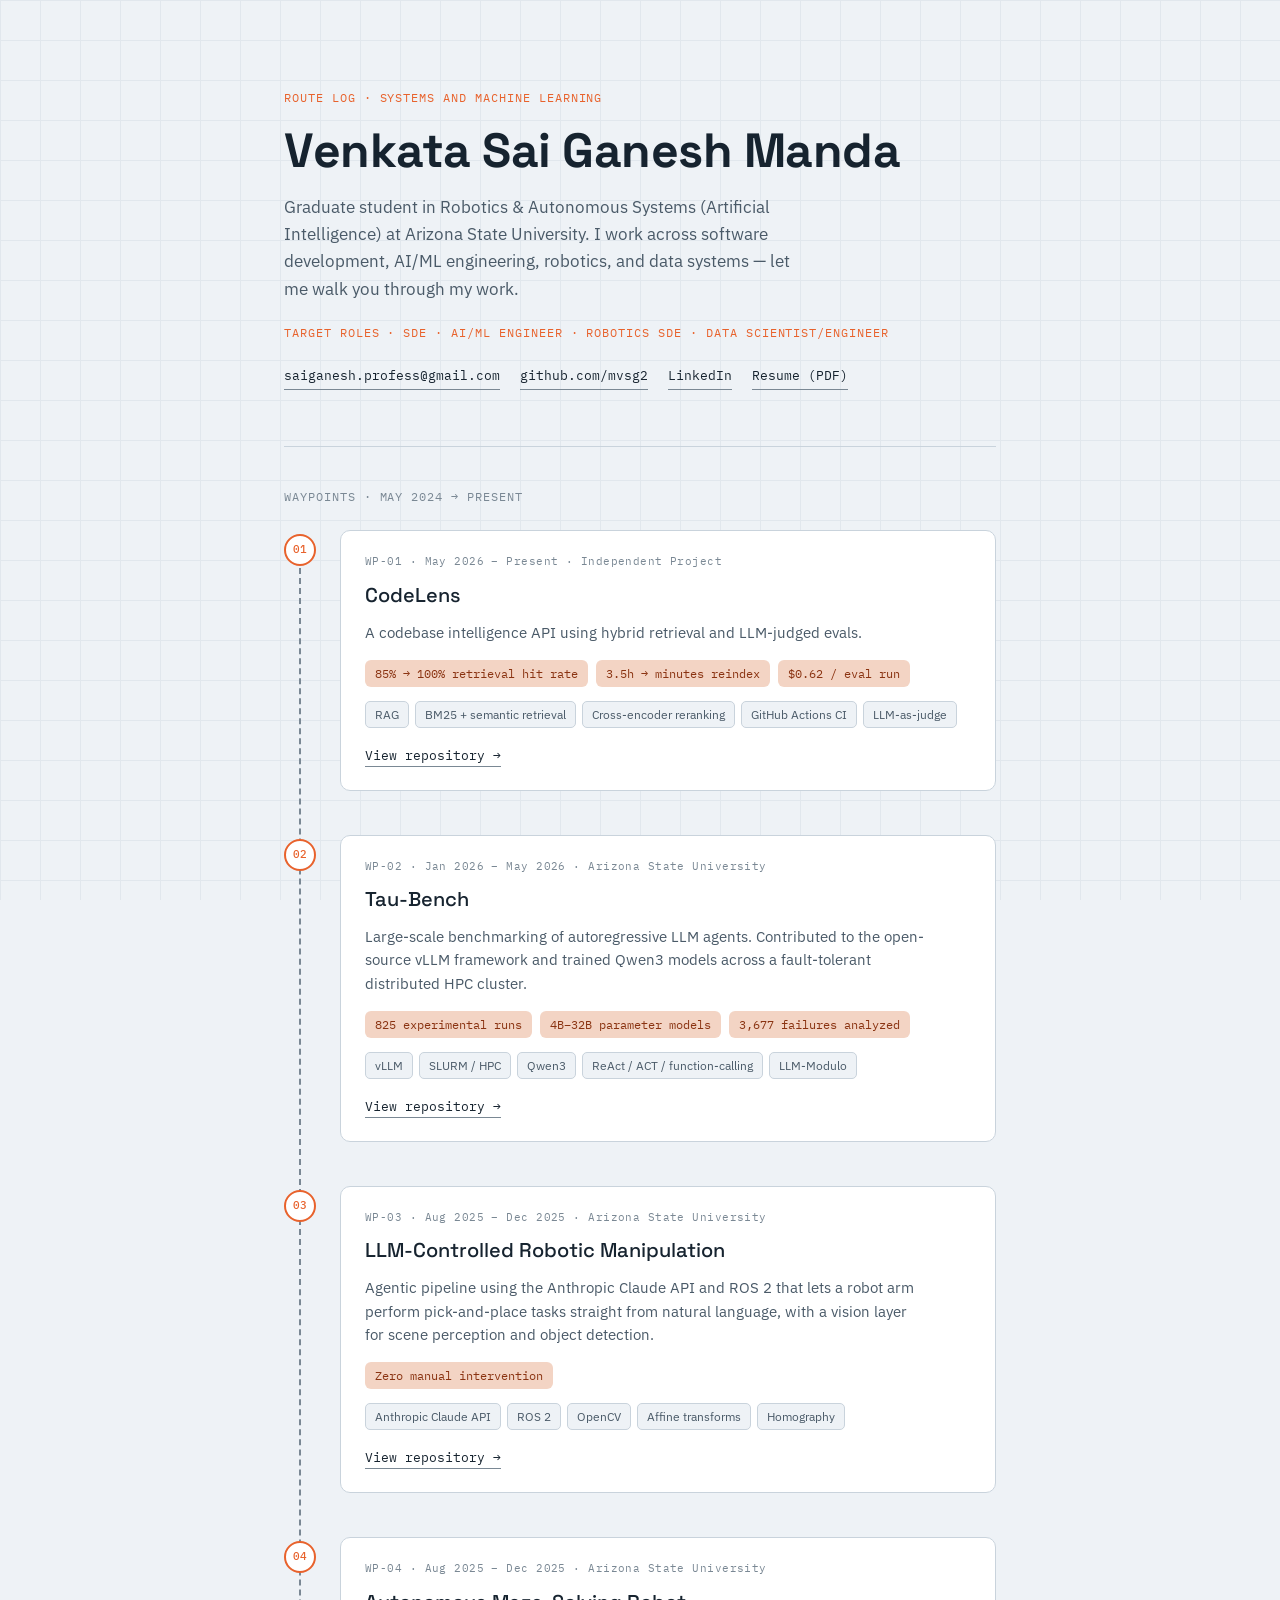
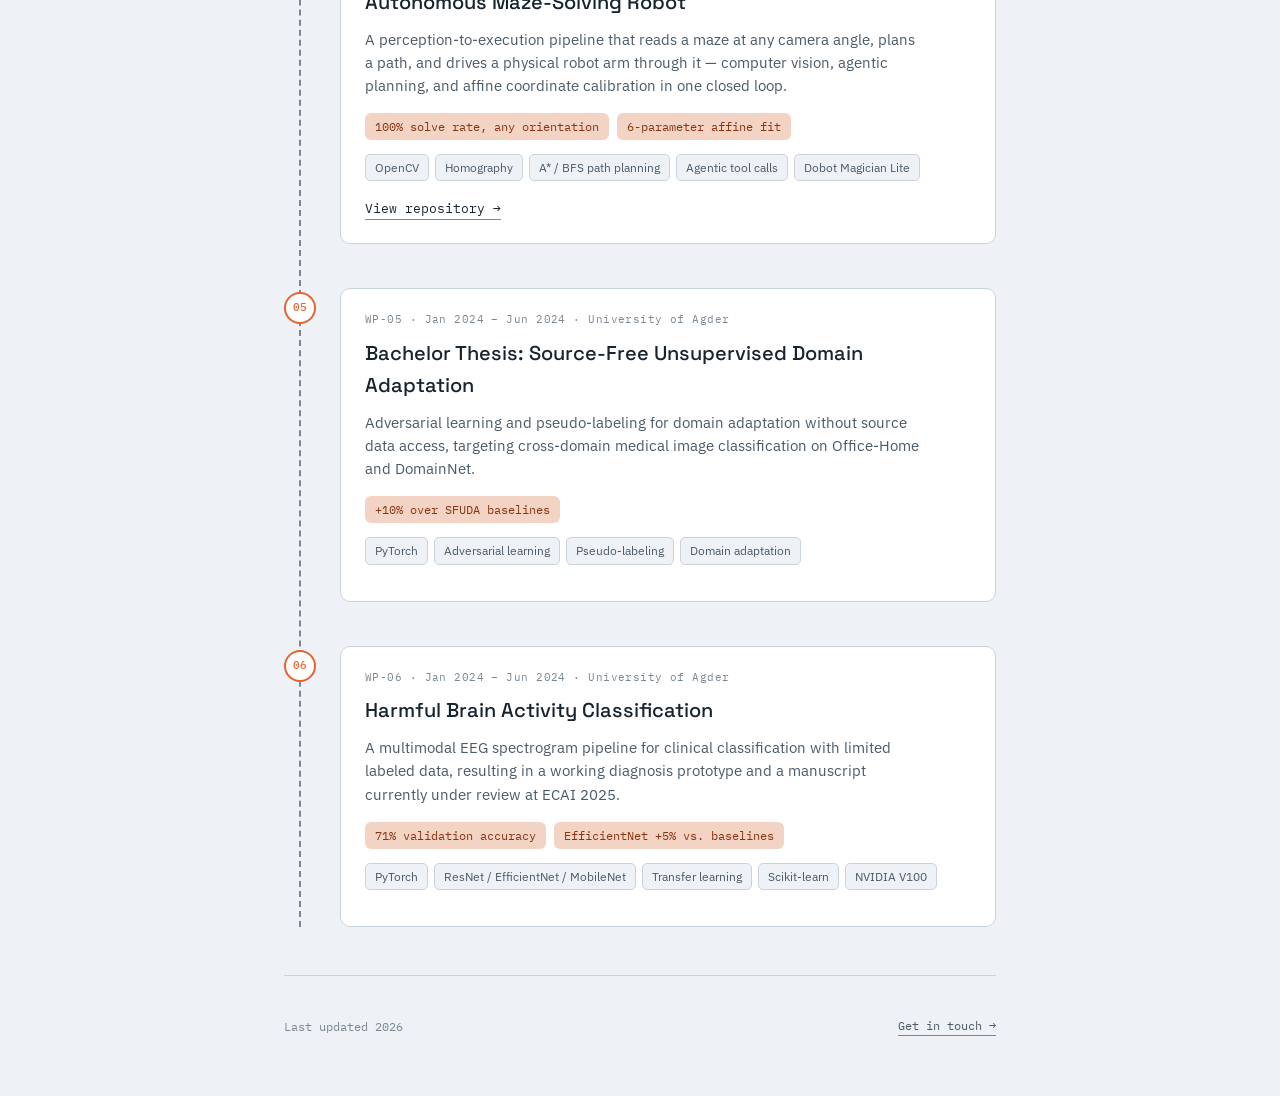
==== index.html @ fc70e8b9 "update portfolio content" ====
<!DOCTYPE html>
<html lang="en">
<head>
<meta charset="UTF-8">
<meta name="viewport" content="width=device-width, initial-scale=1.0">
<title>Venkata Sai Ganesh Manda — Portfolio</title>
<link rel="preconnect" href="https://fonts.googleapis.com">
<link rel="preconnect" href="https://fonts.gstatic.com" crossorigin>
<link href="https://fonts.googleapis.com/css2?family=Space+Grotesk:wght@400;500;700&family=IBM+Plex+Sans:wght@400;500;600&family=IBM+Plex+Mono:wght@400;500&display=swap" rel="stylesheet">
<style>
  :root {
    --bg: #EEF2F6;
    --surface: #FFFFFF;
    --line: #C9D3DC;
    --navy: #16232F;
    --slate: #4A5A68;
    --slate-light: #7A8894;
    --orange: #E8622C;
    --orange-dim: #F3D4C4;
  }
  * { box-sizing: border-box; margin: 0; padding: 0; }
  html { scroll-behavior: smooth; }
  body {
    background: var(--bg);
    color: var(--navy);
    font-family: 'IBM Plex Sans', sans-serif;
    line-height: 1.6;
    -webkit-font-smoothing: antialiased;
  }
  .wrap { max-width: 760px; margin: 0 auto; padding: 0 24px; }

  /* Grid backdrop */
  .grid-bg {
    position: fixed; inset: 0; z-index: -1;
    background-image:
      linear-gradient(var(--line) 1px, transparent 1px),
      linear-gradient(90deg, var(--line) 1px, transparent 1px);
    background-size: 40px 40px;
    opacity: 0.35;
  }

  /* Hero */
  header {
    padding: 88px 0 56px;
    border-bottom: 1px solid var(--line);
  }
  .eyebrow {
    font-family: 'IBM Plex Mono', monospace;
    font-size: 12px;
    letter-spacing: 0.08em;
    color: var(--orange);
    text-transform: uppercase;
    margin-bottom: 18px;
  }
  h1 {
    font-family: 'Space Grotesk', sans-serif;
    font-weight: 700;
    font-size: clamp(32px, 6vw, 48px);
    line-height: 1.1;
    letter-spacing: -0.01em;
    margin-bottom: 16px;
  }
  .subhead {
    font-size: 17px;
    color: var(--slate);
    max-width: 520px;
    margin-bottom: 28px;
  }
  .hero-links {
    display: flex;
    gap: 20px;
    flex-wrap: wrap;
    font-family: 'IBM Plex Mono', monospace;
    font-size: 13px;
  }
  .hero-links a {
    color: var(--navy);
    text-decoration: none;
    border-bottom: 1px solid var(--slate-light);
    padding-bottom: 2px;
    transition: border-color 0.15s, color 0.15s;
  }
  .hero-links a:hover { color: var(--orange); border-color: var(--orange); }

  /* Section label */
  .section-label {
    font-family: 'IBM Plex Mono', monospace;
    font-size: 12px;
    letter-spacing: 0.08em;
    text-transform: uppercase;
    color: var(--slate-light);
    padding: 40px 0 24px;
  }

  /* Waypoint route */
  .route {
    position: relative;
    padding-left: 56px;
  }
  .route::before {
    content: "";
    position: absolute;
    left: 15px;
    top: 8px;
    bottom: 8px;
    width: 0;
    border-left: 2px dashed var(--slate-light);
  }
  .waypoint {
    position: relative;
    padding-bottom: 44px;
  }
  .waypoint:last-child { padding-bottom: 8px; }
  .wp-marker {
    position: absolute;
    left: -56px;
    top: 4px;
    width: 32px;
    height: 32px;
    border-radius: 50%;
    background: var(--surface);
    border: 2px solid var(--orange);
    display: flex;
    align-items: center;
    justify-content: center;
    font-family: 'IBM Plex Mono', monospace;
    font-size: 11px;
    font-weight: 500;
    color: var(--orange);
  }
  .wp-card {
    background: var(--surface);
    border: 1px solid var(--line);
    border-radius: 10px;
    padding: 22px 24px;
  }
  .wp-coord {
    font-family: 'IBM Plex Mono', monospace;
    font-size: 11px;
    color: var(--slate-light);
    letter-spacing: 0.04em;
    margin-bottom: 8px;
  }
  .wp-title {
    font-family: 'Space Grotesk', sans-serif;
    font-weight: 500;
    font-size: 20px;
    margin-bottom: 4px;
  }
  .wp-title a { color: var(--navy); text-decoration: none; }
  .wp-title a:hover { color: var(--orange); }
  .wp-desc {
    color: var(--slate);
    font-size: 14.5px;
    margin: 10px 0 16px;
    max-width: 560px;
  }
  .wp-metrics {
    display: flex;
    flex-wrap: wrap;
    gap: 8px;
    margin-bottom: 14px;
  }
  .metric-chip {
    font-family: 'IBM Plex Mono', monospace;
    font-size: 12px;
    background: var(--orange-dim);
    color: #8A3311;
    padding: 4px 10px;
    border-radius: 6px;
    white-space: nowrap;
  }
  .wp-stack {
    display: flex;
    flex-wrap: wrap;
    gap: 6px;
    margin-bottom: 14px;
  }
  .stack-tag {
    font-size: 12px;
    color: var(--slate);
    background: var(--bg);
    border: 1px solid var(--line);
    padding: 3px 9px;
    border-radius: 5px;
  }
  .wp-link {
    display: inline-flex;
    align-items: center;
    gap: 6px;
    font-family: 'IBM Plex Mono', monospace;
    font-size: 12.5px;
    color: var(--navy);
    text-decoration: none;
    border-bottom: 1px solid var(--slate-light);
    padding-bottom: 1px;
  }
  .wp-link:hover { color: var(--orange); border-color: var(--orange); }

  /* Footer */
  footer {
    border-top: 1px solid var(--line);
    padding: 40px 0 60px;
    margin-top: 40px;
    display: flex;
    justify-content: space-between;
    align-items: center;
    flex-wrap: wrap;
    gap: 12px;
  }
  footer p {
    font-family: 'IBM Plex Mono', monospace;
    font-size: 12px;
    color: var(--slate-light);
  }
  footer a {
    color: var(--slate);
    text-decoration: none;
    font-family: 'IBM Plex Mono', monospace;
    font-size: 12px;
    border-bottom: 1px solid var(--slate-light);
  }
  footer a:hover { color: var(--orange); border-color: var(--orange); }

  @media (max-width: 560px) {
    .route { padding-left: 44px; }
    .route::before { left: 11px; }
    .wp-marker { left: -44px; width: 28px; height: 28px; font-size: 10px; }
    header { padding: 56px 0 40px; }
  }
</style>
</head>
<body>

<div class="grid-bg"></div>

<div class="wrap">

  <header>
    <div class="eyebrow">Route log &middot; systems and machine learning</div>
    <h1>Venkata Sai Ganesh Manda</h1>
    <p class="subhead">
      Graduate student in Robotics &amp; Autonomous Systems (Artificial Intelligence) at Arizona State
      University. I work across software development, AI/ML engineering, robotics, and data
      systems &mdash; let me walk you through my work.
    </p>
    <div class="eyebrow" style="margin: -8px 0 24px;">
      Target roles &middot; SDE &middot; AI/ML Engineer &middot; Robotics SDE &middot; Data Scientist/Engineer
    </div>
    <div class="hero-links">
      <a href="mailto:saiganesh.profess@gmail.com">saiganesh.profess@gmail.com</a>
      <a href="https://github.com/mvsg2" target="_blank" rel="noopener">github.com/mvsg2</a>
      <a href="https://linkedin.com/in/sai-ganesh-manda-bo2002" target="_blank" rel="noopener">LinkedIn</a>
      <a href="resume.pdf" target="_blank" rel="noopener">Resume (PDF)</a>
    </div>
  </header>

  <div class="section-label">Waypoints &middot; May 2024 → Present</div>

  <div class="route">

    <div class="waypoint">
      <div class="wp-marker">01</div>
      <div class="wp-card">
        <div class="wp-coord">WP-01 &middot; May 2026 – Present &middot; Independent Project</div>
        <div class="wp-title"><a href="https://github.com/mvsg2/CodeLens" target="_blank" rel="noopener">CodeLens</a></div>
        <p class="wp-desc">
          A codebase intelligence API using hybrid retrieval and LLM-judged evals.
        </p>
        <div class="wp-metrics">
          <span class="metric-chip">85% → 100% retrieval hit rate</span>
          <span class="metric-chip">3.5h → minutes reindex</span>
          <span class="metric-chip">$0.62 / eval run</span>
        </div>
        <div class="wp-stack">
          <span class="stack-tag">RAG</span>
          <span class="stack-tag">BM25 + semantic retrieval</span>
          <span class="stack-tag">Cross-encoder reranking</span>
          <span class="stack-tag">GitHub Actions CI</span>
          <span class="stack-tag">LLM-as-judge</span>
        </div>
        <a class="wp-link" href="https://github.com/mvsg2/CodeLens" target="_blank" rel="noopener">View repository →</a>
      </div>
    </div>

    <div class="waypoint">
      <div class="wp-marker">02</div>
      <div class="wp-card">
        <div class="wp-coord">WP-02 &middot; Jan 2026 – May 2026 &middot; Arizona State University</div>
        <div class="wp-title"><a href="https://github.com/mvsg2/tau-bench-CSE598-repo" target="_blank" rel="noopener">Tau-Bench</a></div>
        <p class="wp-desc">
          Large-scale benchmarking of autoregressive LLM agents. Contributed to the open-source
          vLLM framework and trained Qwen3 models across a fault-tolerant distributed HPC cluster.
        </p>
        <div class="wp-metrics">
          <span class="metric-chip">825 experimental runs</span>
          <span class="metric-chip">4B–32B parameter models</span>
          <span class="metric-chip">3,677 failures analyzed</span>
        </div>
        <div class="wp-stack">
          <span class="stack-tag">vLLM</span>
          <span class="stack-tag">SLURM / HPC</span>
          <span class="stack-tag">Qwen3</span>
          <span class="stack-tag">ReAct / ACT / function-calling</span>
          <span class="stack-tag">LLM-Modulo</span>
        </div>
        <a class="wp-link" href="https://github.com/mvsg2/tau-bench-CSE598-repo" target="_blank" rel="noopener">View repository →</a>
      </div>
    </div>

    <div class="waypoint">
      <div class="wp-marker">03</div>
      <div class="wp-card">
        <div class="wp-coord">WP-03 &middot; Aug 2025 – Dec 2025 &middot; Arizona State University</div>
        <div class="wp-title"><a href="https://github.com/mvsg2/RAS-545-Final-Project" target="_blank" rel="noopener">LLM-Controlled Robotic Manipulation</a></div>
        <p class="wp-desc">
          Agentic pipeline using the Anthropic Claude API and ROS 2 that lets a robot arm perform
          pick-and-place tasks straight from natural language, with a vision layer for scene
          perception and object detection.
        </p>
        <div class="wp-metrics">
          <span class="metric-chip">Zero manual intervention</span>
        </div>
        <div class="wp-stack">
          <span class="stack-tag">Anthropic Claude API</span>
          <span class="stack-tag">ROS 2</span>
          <span class="stack-tag">OpenCV</span>
          <span class="stack-tag">Affine transforms</span>
          <span class="stack-tag">Homography</span>
        </div>
        <a class="wp-link" href="https://github.com/mvsg2/RAS-545-Final-Project" target="_blank" rel="noopener">View repository →</a>
      </div>
    </div>

    <div class="waypoint">
      <div class="wp-marker">04</div>
      <div class="wp-card">
        <div class="wp-coord">WP-04 &middot; Aug 2025 – Dec 2025 &middot; Arizona State University</div>
        <div class="wp-title"><a href="https://github.com/mvsg2/RAS-545-Midterm-Project" target="_blank" rel="noopener">Autonomous Maze-Solving Robot</a></div>
        <p class="wp-desc">
          A perception-to-execution pipeline that reads a maze at any camera angle, plans a path,
          and drives a physical robot arm through it — computer vision, agentic planning, and
          affine coordinate calibration in one closed loop.
        </p>
        <div class="wp-metrics">
          <span class="metric-chip">100% solve rate, any orientation</span>
          <span class="metric-chip">6-parameter affine fit</span>
        </div>
        <div class="wp-stack">
          <span class="stack-tag">OpenCV</span>
          <span class="stack-tag">Homography</span>
          <span class="stack-tag">A* / BFS path planning</span>
          <span class="stack-tag">Agentic tool calls</span>
          <span class="stack-tag">Dobot Magician Lite</span>
        </div>
        <a class="wp-link" href="https://github.com/mvsg2/RAS-545-Midterm-Project" target="_blank" rel="noopener">View repository →</a>
      </div>
    </div>

    <div class="waypoint">
      <div class="wp-marker">05</div>
      <div class="wp-card">
        <div class="wp-coord">WP-05 &middot; Jan 2024 – Jun 2024 &middot; University of Agder</div>
        <div class="wp-title">Bachelor Thesis: Source-Free Unsupervised Domain Adaptation</div>
        <p class="wp-desc">
          Adversarial learning and pseudo-labeling for domain adaptation without source data access,
          targeting cross-domain medical image classification on Office-Home and DomainNet.
        </p>
        <div class="wp-metrics">
          <span class="metric-chip">+10% over SFUDA baselines</span>
        </div>
        <div class="wp-stack">
          <span class="stack-tag">PyTorch</span>
          <span class="stack-tag">Adversarial learning</span>
          <span class="stack-tag">Pseudo-labeling</span>
          <span class="stack-tag">Domain adaptation</span>
        </div>
      </div>
    </div>

    <div class="waypoint">
      <div class="wp-marker">06</div>
      <div class="wp-card">
        <div class="wp-coord">WP-06 &middot; Jan 2024 – Jun 2024 &middot; University of Agder</div>
        <div class="wp-title">Harmful Brain Activity Classification</div>
        <p class="wp-desc">
          A multimodal EEG spectrogram pipeline for clinical classification with limited labeled
          data, resulting in a working diagnosis prototype and a manuscript currently under review
          at ECAI 2025.
        </p>
        <div class="wp-metrics">
          <span class="metric-chip">71% validation accuracy</span>
          <span class="metric-chip">EfficientNet +5% vs. baselines</span>
        </div>
        <div class="wp-stack">
          <span class="stack-tag">PyTorch</span>
          <span class="stack-tag">ResNet / EfficientNet / MobileNet</span>
          <span class="stack-tag">Transfer learning</span>
          <span class="stack-tag">Scikit-learn</span>
          <span class="stack-tag">NVIDIA V100</span>
        </div>
      </div>
    </div>

  </div>

  <footer>
    <p>Last updated 2026</p>
    <a href="mailto:saiganesh.profess@gmail.com">Get in touch →</a>
  </footer>

</div>

</body>
</html>
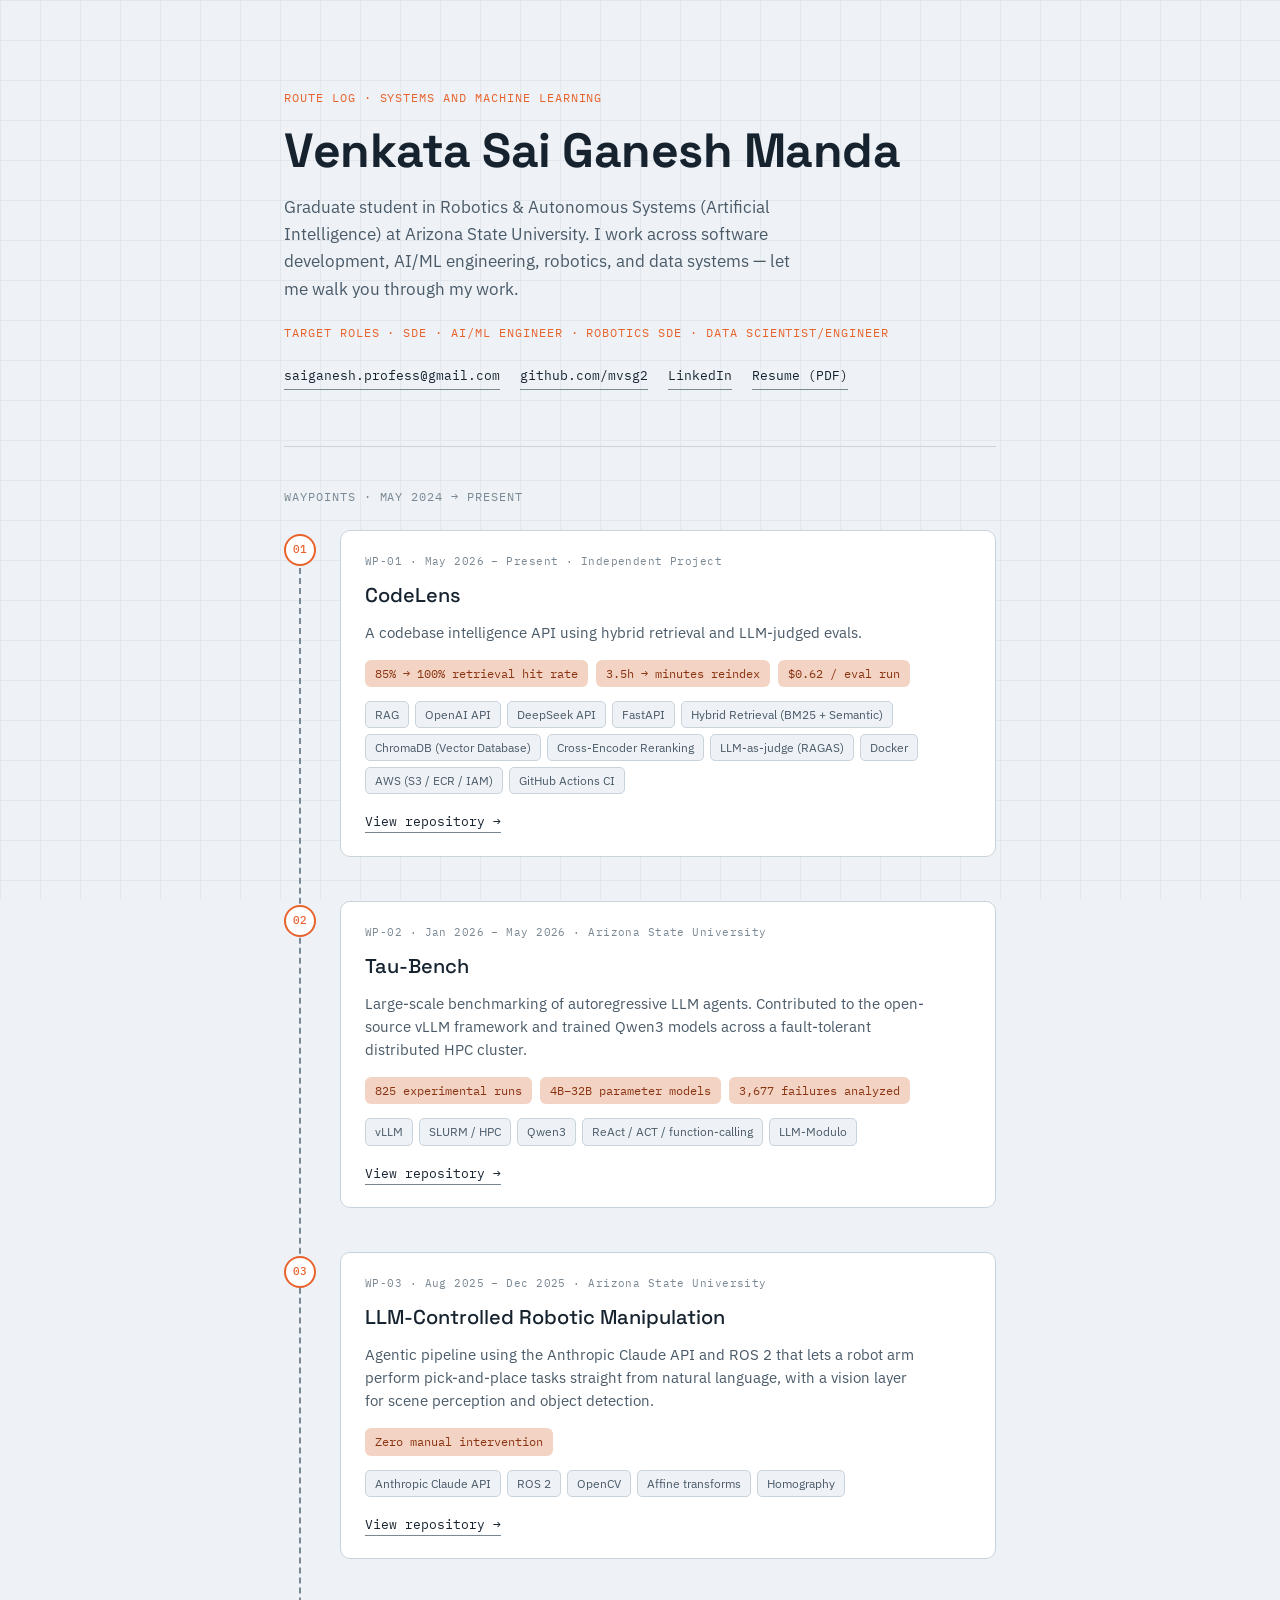
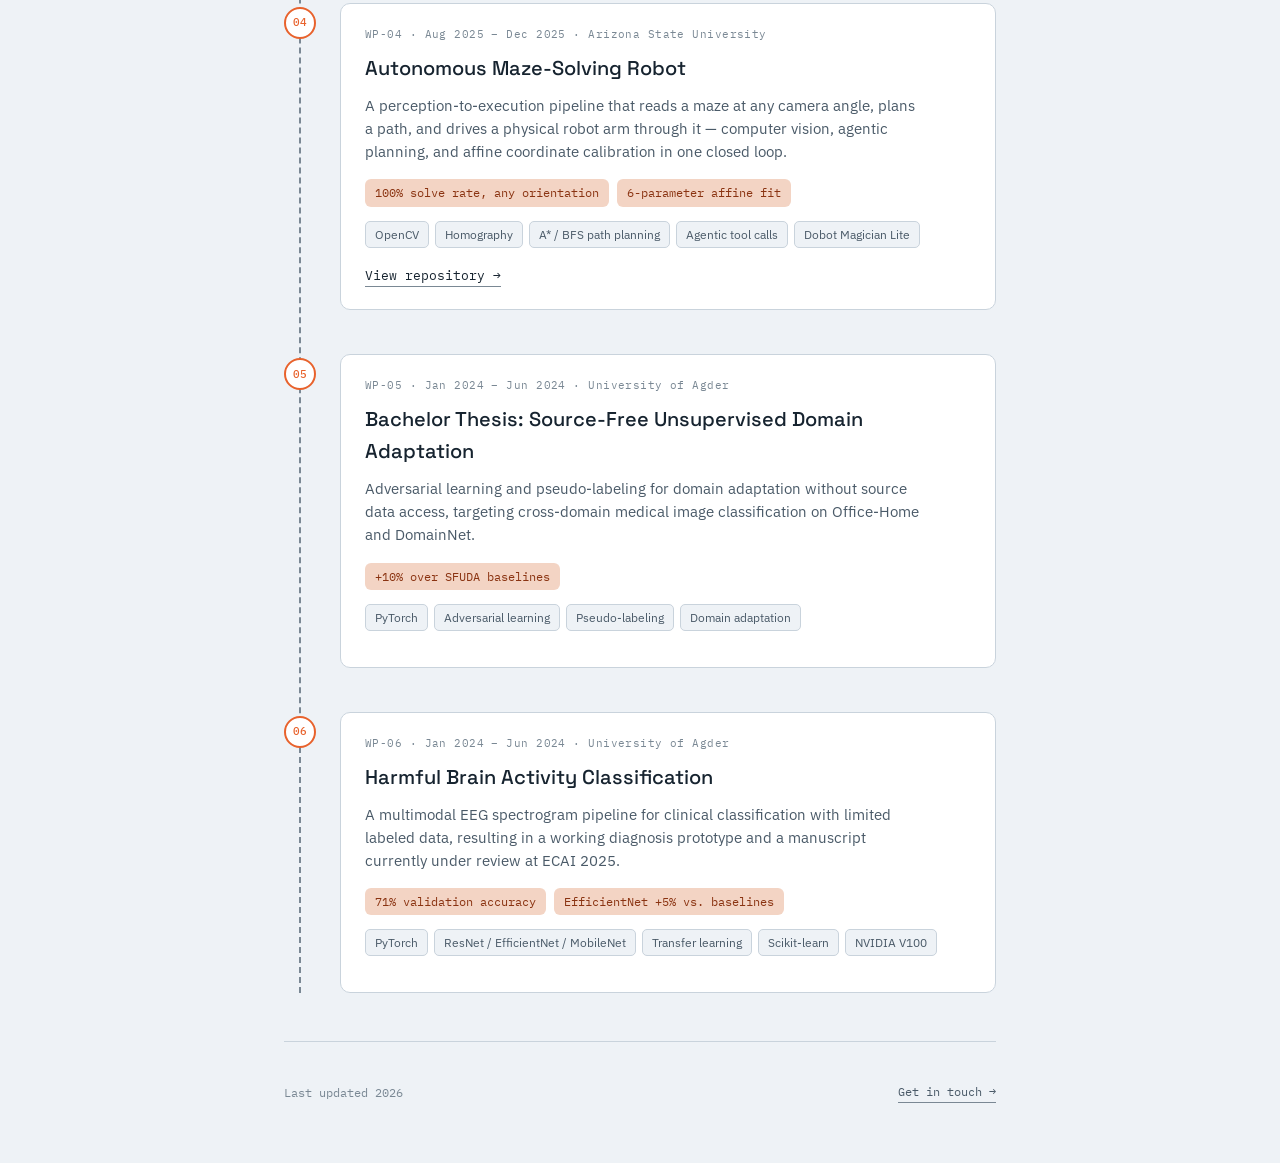
==== commit 73263b0c: "update portfolio content" ====
--- a/index.html
+++ b/index.html
@@ -274,10 +274,16 @@
         </div>
         <div class="wp-stack">
           <span class="stack-tag">RAG</span>
-          <span class="stack-tag">BM25 + semantic retrieval</span>
-          <span class="stack-tag">Cross-encoder reranking</span>
+          <span class="stack-tag">OpenAI API</span>
+          <span class="stack-tag">DeepSeek API</span>
+          <span class="stack-tag">FastAPI</span>
+          <span class="stack-tag">Hybrid Retrieval (BM25 + Semantic)</span>
+          <span class="stack-tag">ChromaDB (Vector Database)</span>
+          <span class="stack-tag">Cross-Encoder Reranking</span>
+          <span class="stack-tag">LLM-as-judge (RAGAS)</span>
+          <span class="stack-tag">Docker</span>
+          <span class="stack-tag">AWS (S3 / ECR / IAM)</span>
           <span class="stack-tag">GitHub Actions CI</span>
-          <span class="stack-tag">LLM-as-judge</span>
         </div>
         <a class="wp-link" href="https://github.com/mvsg2/CodeLens" target="_blank" rel="noopener">View repository →</a>
       </div>
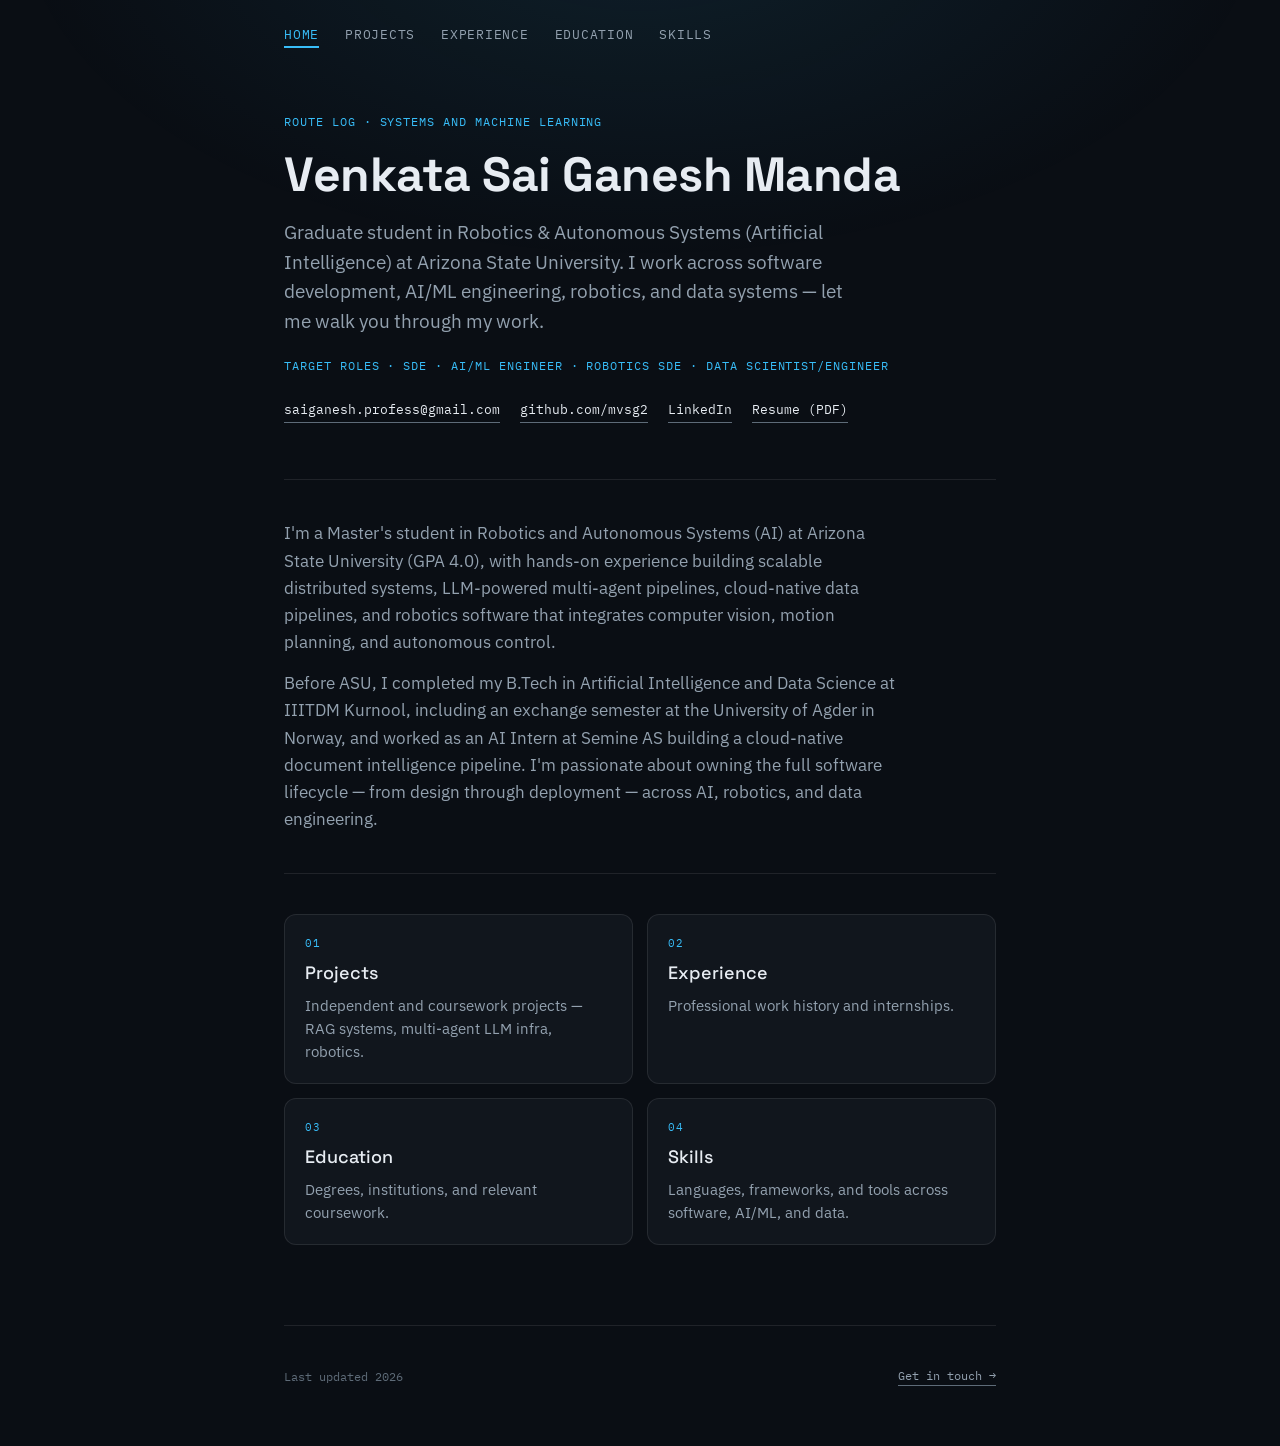
==== commit bf6eb065: "rebuild website" ====
--- a/index.html
+++ b/index.html
@@ -3,232 +3,11 @@
 <head>
 <meta charset="UTF-8">
 <meta name="viewport" content="width=device-width, initial-scale=1.0">
-<title>Venkata Sai Ganesh Manda — Portfolio</title>
+<title>Venkata Sai Ganesh Manda</title>
 <link rel="preconnect" href="https://fonts.googleapis.com">
 <link rel="preconnect" href="https://fonts.gstatic.com" crossorigin>
 <link href="https://fonts.googleapis.com/css2?family=Space+Grotesk:wght@400;500;700&family=IBM+Plex+Sans:wght@400;500;600&family=IBM+Plex+Mono:wght@400;500&display=swap" rel="stylesheet">
-<style>
-  :root {
-    --bg: #EEF2F6;
-    --surface: #FFFFFF;
-    --line: #C9D3DC;
-    --navy: #16232F;
-    --slate: #4A5A68;
-    --slate-light: #7A8894;
-    --orange: #E8622C;
-    --orange-dim: #F3D4C4;
-  }
-  * { box-sizing: border-box; margin: 0; padding: 0; }
-  html { scroll-behavior: smooth; }
-  body {
-    background: var(--bg);
-    color: var(--navy);
-    font-family: 'IBM Plex Sans', sans-serif;
-    line-height: 1.6;
-    -webkit-font-smoothing: antialiased;
-  }
-  .wrap { max-width: 760px; margin: 0 auto; padding: 0 24px; }
-
-  /* Grid backdrop */
-  .grid-bg {
-    position: fixed; inset: 0; z-index: -1;
-    background-image:
-      linear-gradient(var(--line) 1px, transparent 1px),
-      linear-gradient(90deg, var(--line) 1px, transparent 1px);
-    background-size: 40px 40px;
-    opacity: 0.35;
-  }
-
-  /* Hero */
-  header {
-    padding: 88px 0 56px;
-    border-bottom: 1px solid var(--line);
-  }
-  .eyebrow {
-    font-family: 'IBM Plex Mono', monospace;
-    font-size: 12px;
-    letter-spacing: 0.08em;
-    color: var(--orange);
-    text-transform: uppercase;
-    margin-bottom: 18px;
-  }
-  h1 {
-    font-family: 'Space Grotesk', sans-serif;
-    font-weight: 700;
-    font-size: clamp(32px, 6vw, 48px);
-    line-height: 1.1;
-    letter-spacing: -0.01em;
-    margin-bottom: 16px;
-  }
-  .subhead {
-    font-size: 17px;
-    color: var(--slate);
-    max-width: 520px;
-    margin-bottom: 28px;
-  }
-  .hero-links {
-    display: flex;
-    gap: 20px;
-    flex-wrap: wrap;
-    font-family: 'IBM Plex Mono', monospace;
-    font-size: 13px;
-  }
-  .hero-links a {
-    color: var(--navy);
-    text-decoration: none;
-    border-bottom: 1px solid var(--slate-light);
-    padding-bottom: 2px;
-    transition: border-color 0.15s, color 0.15s;
-  }
-  .hero-links a:hover { color: var(--orange); border-color: var(--orange); }
-
-  /* Section label */
-  .section-label {
-    font-family: 'IBM Plex Mono', monospace;
-    font-size: 12px;
-    letter-spacing: 0.08em;
-    text-transform: uppercase;
-    color: var(--slate-light);
-    padding: 40px 0 24px;
-  }
-
-  /* Waypoint route */
-  .route {
-    position: relative;
-    padding-left: 56px;
-  }
-  .route::before {
-    content: "";
-    position: absolute;
-    left: 15px;
-    top: 8px;
-    bottom: 8px;
-    width: 0;
-    border-left: 2px dashed var(--slate-light);
-  }
-  .waypoint {
-    position: relative;
-    padding-bottom: 44px;
-  }
-  .waypoint:last-child { padding-bottom: 8px; }
-  .wp-marker {
-    position: absolute;
-    left: -56px;
-    top: 4px;
-    width: 32px;
-    height: 32px;
-    border-radius: 50%;
-    background: var(--surface);
-    border: 2px solid var(--orange);
-    display: flex;
-    align-items: center;
-    justify-content: center;
-    font-family: 'IBM Plex Mono', monospace;
-    font-size: 11px;
-    font-weight: 500;
-    color: var(--orange);
-  }
-  .wp-card {
-    background: var(--surface);
-    border: 1px solid var(--line);
-    border-radius: 10px;
-    padding: 22px 24px;
-  }
-  .wp-coord {
-    font-family: 'IBM Plex Mono', monospace;
-    font-size: 11px;
-    color: var(--slate-light);
-    letter-spacing: 0.04em;
-    margin-bottom: 8px;
-  }
-  .wp-title {
-    font-family: 'Space Grotesk', sans-serif;
-    font-weight: 500;
-    font-size: 20px;
-    margin-bottom: 4px;
-  }
-  .wp-title a { color: var(--navy); text-decoration: none; }
-  .wp-title a:hover { color: var(--orange); }
-  .wp-desc {
-    color: var(--slate);
-    font-size: 14.5px;
-    margin: 10px 0 16px;
-    max-width: 560px;
-  }
-  .wp-metrics {
-    display: flex;
-    flex-wrap: wrap;
-    gap: 8px;
-    margin-bottom: 14px;
-  }
-  .metric-chip {
-    font-family: 'IBM Plex Mono', monospace;
-    font-size: 12px;
-    background: var(--orange-dim);
-    color: #8A3311;
-    padding: 4px 10px;
-    border-radius: 6px;
-    white-space: nowrap;
-  }
-  .wp-stack {
-    display: flex;
-    flex-wrap: wrap;
-    gap: 6px;
-    margin-bottom: 14px;
-  }
-  .stack-tag {
-    font-size: 12px;
-    color: var(--slate);
-    background: var(--bg);
-    border: 1px solid var(--line);
-    padding: 3px 9px;
-    border-radius: 5px;
-  }
-  .wp-link {
-    display: inline-flex;
-    align-items: center;
-    gap: 6px;
-    font-family: 'IBM Plex Mono', monospace;
-    font-size: 12.5px;
-    color: var(--navy);
-    text-decoration: none;
-    border-bottom: 1px solid var(--slate-light);
-    padding-bottom: 1px;
-  }
-  .wp-link:hover { color: var(--orange); border-color: var(--orange); }
-
-  /* Footer */
-  footer {
-    border-top: 1px solid var(--line);
-    padding: 40px 0 60px;
-    margin-top: 40px;
-    display: flex;
-    justify-content: space-between;
-    align-items: center;
-    flex-wrap: wrap;
-    gap: 12px;
-  }
-  footer p {
-    font-family: 'IBM Plex Mono', monospace;
-    font-size: 12px;
-    color: var(--slate-light);
-  }
-  footer a {
-    color: var(--slate);
-    text-decoration: none;
-    font-family: 'IBM Plex Mono', monospace;
-    font-size: 12px;
-    border-bottom: 1px solid var(--slate-light);
-  }
-  footer a:hover { color: var(--orange); border-color: var(--orange); }
-
-  @media (max-width: 560px) {
-    .route { padding-left: 44px; }
-    .route::before { left: 11px; }
-    .wp-marker { left: -44px; width: 28px; height: 28px; font-size: 10px; }
-    header { padding: 56px 0 40px; }
-  }
-</style>
+<link rel="stylesheet" href="style.css">
 </head>
 <body>
 
@@ -236,7 +15,15 @@
 
 <div class="wrap">
 
-  <header>
+  <nav class="topnav">
+    <a href="index.html" class="active">Home</a>
+    <a href="projects.html">Projects</a>
+    <a href="experience.html">Experience</a>
+    <a href="education.html">Education</a>
+    <a href="skills.html">Skills</a>
+  </nav>
+
+  <header class="hero">
     <div class="eyebrow">Route log &middot; systems and machine learning</div>
     <h1>Venkata Sai Ganesh Manda</h1>
     <p class="subhead">
@@ -255,167 +42,52 @@
     </div>
   </header>
 
-  <div class="section-label">Waypoints &middot; May 2024 → Present</div>
+  <div class="about-section">
+    <p>
+      I'm a Master's student in Robotics and Autonomous Systems (AI) at Arizona State University
+      (GPA 4.0), with hands-on experience building scalable distributed systems, LLM-powered
+      multi-agent pipelines, cloud-native data pipelines, and robotics software that integrates
+      computer vision, motion planning, and autonomous control.
+    </p>
+    <p>
+      Before ASU, I completed my B.Tech in Artificial Intelligence and Data Science at IIITDM
+      Kurnool, including an exchange semester at the University of Agder in Norway, and worked as
+      an AI Intern at Semine AS building a cloud-native document intelligence pipeline. I'm
+      passionate about owning the full software lifecycle &mdash; from design through deployment
+      &mdash; across AI, robotics, and data engineering.
+    </p>
+  </div>
 
-  <div class="route">
-
-    <div class="waypoint">
-      <div class="wp-marker">01</div>
-      <div class="wp-card">
-        <div class="wp-coord">WP-01 &middot; May 2026 – Present &middot; Independent Project</div>
-        <div class="wp-title"><a href="https://github.com/mvsg2/CodeLens" target="_blank" rel="noopener">CodeLens</a></div>
-        <p class="wp-desc">
-          A codebase intelligence API using hybrid retrieval and LLM-judged evals.
-        </p>
-        <div class="wp-metrics">
-          <span class="metric-chip">85% → 100% retrieval hit rate</span>
-          <span class="metric-chip">3.5h → minutes reindex</span>
-          <span class="metric-chip">$0.62 / eval run</span>
-        </div>
-        <div class="wp-stack">
-          <span class="stack-tag">RAG</span>
-          <span class="stack-tag">OpenAI API</span>
-          <span class="stack-tag">DeepSeek API</span>
-          <span class="stack-tag">FastAPI</span>
-          <span class="stack-tag">Hybrid Retrieval (BM25 + Semantic)</span>
-          <span class="stack-tag">ChromaDB (Vector Database)</span>
-          <span class="stack-tag">Cross-Encoder Reranking</span>
-          <span class="stack-tag">LLM-as-judge (RAGAS)</span>
-          <span class="stack-tag">Docker</span>
-          <span class="stack-tag">AWS (S3 / ECR / IAM)</span>
-          <span class="stack-tag">GitHub Actions CI</span>
-        </div>
-        <a class="wp-link" href="https://github.com/mvsg2/CodeLens" target="_blank" rel="noopener">View repository →</a>
-      </div>
-    </div>
-
-    <div class="waypoint">
-      <div class="wp-marker">02</div>
-      <div class="wp-card">
-        <div class="wp-coord">WP-02 &middot; Jan 2026 – May 2026 &middot; Arizona State University</div>
-        <div class="wp-title"><a href="https://github.com/mvsg2/tau-bench-CSE598-repo" target="_blank" rel="noopener">Tau-Bench</a></div>
-        <p class="wp-desc">
-          Large-scale benchmarking of autoregressive LLM agents. Contributed to the open-source
-          vLLM framework and trained Qwen3 models across a fault-tolerant distributed HPC cluster.
-        </p>
-        <div class="wp-metrics">
-          <span class="metric-chip">825 experimental runs</span>
-          <span class="metric-chip">4B–32B parameter models</span>
-          <span class="metric-chip">3,677 failures analyzed</span>
-        </div>
-        <div class="wp-stack">
-          <span class="stack-tag">vLLM</span>
-          <span class="stack-tag">SLURM / HPC</span>
-          <span class="stack-tag">Qwen3</span>
-          <span class="stack-tag">ReAct / ACT / function-calling</span>
-          <span class="stack-tag">LLM-Modulo</span>
-        </div>
-        <a class="wp-link" href="https://github.com/mvsg2/tau-bench-CSE598-repo" target="_blank" rel="noopener">View repository →</a>
-      </div>
-    </div>
-
-    <div class="waypoint">
-      <div class="wp-marker">03</div>
-      <div class="wp-card">
-        <div class="wp-coord">WP-03 &middot; Aug 2025 – Dec 2025 &middot; Arizona State University</div>
-        <div class="wp-title"><a href="https://github.com/mvsg2/RAS-545-Final-Project" target="_blank" rel="noopener">LLM-Controlled Robotic Manipulation</a></div>
-        <p class="wp-desc">
-          Agentic pipeline using the Anthropic Claude API and ROS 2 that lets a robot arm perform
-          pick-and-place tasks straight from natural language, with a vision layer for scene
-          perception and object detection.
-        </p>
-        <div class="wp-metrics">
-          <span class="metric-chip">Zero manual intervention</span>
-        </div>
-        <div class="wp-stack">
-          <span class="stack-tag">Anthropic Claude API</span>
-          <span class="stack-tag">ROS 2</span>
-          <span class="stack-tag">OpenCV</span>
-          <span class="stack-tag">Affine transforms</span>
-          <span class="stack-tag">Homography</span>
-        </div>
-        <a class="wp-link" href="https://github.com/mvsg2/RAS-545-Final-Project" target="_blank" rel="noopener">View repository →</a>
-      </div>
-    </div>
-
-    <div class="waypoint">
-      <div class="wp-marker">04</div>
-      <div class="wp-card">
-        <div class="wp-coord">WP-04 &middot; Aug 2025 – Dec 2025 &middot; Arizona State University</div>
-        <div class="wp-title"><a href="https://github.com/mvsg2/RAS-545-Midterm-Project" target="_blank" rel="noopener">Autonomous Maze-Solving Robot</a></div>
-        <p class="wp-desc">
-          A perception-to-execution pipeline that reads a maze at any camera angle, plans a path,
-          and drives a physical robot arm through it — computer vision, agentic planning, and
-          affine coordinate calibration in one closed loop.
-        </p>
-        <div class="wp-metrics">
-          <span class="metric-chip">100% solve rate, any orientation</span>
-          <span class="metric-chip">6-parameter affine fit</span>
-        </div>
-        <div class="wp-stack">
-          <span class="stack-tag">OpenCV</span>
-          <span class="stack-tag">Homography</span>
-          <span class="stack-tag">A* / BFS path planning</span>
-          <span class="stack-tag">Agentic tool calls</span>
-          <span class="stack-tag">Dobot Magician Lite</span>
-        </div>
-        <a class="wp-link" href="https://github.com/mvsg2/RAS-545-Midterm-Project" target="_blank" rel="noopener">View repository →</a>
-      </div>
-    </div>
-
-    <div class="waypoint">
-      <div class="wp-marker">05</div>
-      <div class="wp-card">
-        <div class="wp-coord">WP-05 &middot; Jan 2024 – Jun 2024 &middot; University of Agder</div>
-        <div class="wp-title">Bachelor Thesis: Source-Free Unsupervised Domain Adaptation</div>
-        <p class="wp-desc">
-          Adversarial learning and pseudo-labeling for domain adaptation without source data access,
-          targeting cross-domain medical image classification on Office-Home and DomainNet.
-        </p>
-        <div class="wp-metrics">
-          <span class="metric-chip">+10% over SFUDA baselines</span>
-        </div>
-        <div class="wp-stack">
-          <span class="stack-tag">PyTorch</span>
-          <span class="stack-tag">Adversarial learning</span>
-          <span class="stack-tag">Pseudo-labeling</span>
-          <span class="stack-tag">Domain adaptation</span>
-        </div>
-      </div>
-    </div>
-
-    <div class="waypoint">
-      <div class="wp-marker">06</div>
-      <div class="wp-card">
-        <div class="wp-coord">WP-06 &middot; Jan 2024 – Jun 2024 &middot; University of Agder</div>
-        <div class="wp-title">Harmful Brain Activity Classification</div>
-        <p class="wp-desc">
-          A multimodal EEG spectrogram pipeline for clinical classification with limited labeled
-          data, resulting in a working diagnosis prototype and a manuscript currently under review
-          at ECAI 2025.
-        </p>
-        <div class="wp-metrics">
-          <span class="metric-chip">71% validation accuracy</span>
-          <span class="metric-chip">EfficientNet +5% vs. baselines</span>
-        </div>
-        <div class="wp-stack">
-          <span class="stack-tag">PyTorch</span>
-          <span class="stack-tag">ResNet / EfficientNet / MobileNet</span>
-          <span class="stack-tag">Transfer learning</span>
-          <span class="stack-tag">Scikit-learn</span>
-          <span class="stack-tag">NVIDIA V100</span>
-        </div>
-      </div>
-    </div>
-
+  <div class="explore-grid">
+    <a class="explore-card" href="projects.html">
+      <div class="ec-label">01</div>
+      <div class="ec-title">Projects</div>
+      <div class="ec-desc">Independent and coursework projects &mdash; RAG systems, multi-agent LLM infra, robotics.</div>
+    </a>
+    <a class="explore-card" href="experience.html">
+      <div class="ec-label">02</div>
+      <div class="ec-title">Experience</div>
+      <div class="ec-desc">Professional work history and internships.</div>
+    </a>
+    <a class="explore-card" href="education.html">
+      <div class="ec-label">03</div>
+      <div class="ec-title">Education</div>
+      <div class="ec-desc">Degrees, institutions, and relevant coursework.</div>
+    </a>
+    <a class="explore-card" href="skills.html">
+      <div class="ec-label">04</div>
+      <div class="ec-title">Skills</div>
+      <div class="ec-desc">Languages, frameworks, and tools across software, AI/ML, and data.</div>
+    </a>
   </div>
 
   <footer>
     <p>Last updated 2026</p>
-    <a href="mailto:saiganesh.profess@gmail.com">Get in touch →</a>
+    <a href="mailto:saiganesh.profess@gmail.com">Get in touch &rarr;</a>
   </footer>
 
 </div>
 
+<script src="script.js" defer></script>
 </body>
-</html>+</html>
--- a/style.css
+++ b/style.css
@@ -0,0 +1,410 @@
+:root {
+  --bg: #0A0E14;
+  --surface: #11161D;
+  --surface-hover: #151C25;
+  --line: rgba(255, 255, 255, 0.09);
+  --line-strong: rgba(255, 255, 255, 0.16);
+  --text: #E7ECF2;
+  --text-dim: #93A1AF;
+  --text-faint: #5E6B78;
+  --accent: #38BDF8;
+  --accent-bright: #7DD3FC;
+  --accent-soft: rgba(56, 189, 248, 0.12);
+  --accent-line: rgba(56, 189, 248, 0.30);
+  --metric: #34D399;
+  --metric-bright: #6EE7B7;
+  --metric-soft: rgba(52, 211, 153, 0.10);
+}
+* { box-sizing: border-box; margin: 0; padding: 0; }
+html { scroll-behavior: smooth; }
+body {
+  background: var(--bg);
+  color: var(--text);
+  font-family: 'IBM Plex Sans', sans-serif;
+  font-size: 17px;
+  line-height: 1.6;
+  -webkit-font-smoothing: antialiased;
+}
+.wrap { max-width: 760px; margin: 0 auto; padding: 0 24px; position: relative; }
+
+/* Backdrop: flat dark with a faint glow near the top */
+.grid-bg {
+  position: fixed; inset: 0; z-index: -2;
+  background: radial-gradient(ellipse 900px 500px at 50% -10%, rgba(56, 189, 248, 0.10), transparent 70%);
+}
+
+/* Scroll progress bar */
+.scroll-progress {
+  position: fixed;
+  top: 0; left: 0;
+  height: 2.5px;
+  width: 0%;
+  background: linear-gradient(90deg, var(--accent), var(--accent-bright));
+  z-index: 100;
+  transition: width 0.1s linear;
+}
+
+/* Top nav */
+.topnav {
+  display: flex;
+  gap: 26px;
+  flex-wrap: wrap;
+  padding: 24px 0;
+  font-family: 'IBM Plex Mono', monospace;
+  font-size: 12.5px;
+  letter-spacing: 0.06em;
+  text-transform: uppercase;
+}
+.topnav a {
+  position: relative;
+  color: var(--text-dim);
+  text-decoration: none;
+  padding-bottom: 4px;
+  transition: color 0.2s;
+}
+.topnav a::after {
+  content: "";
+  position: absolute;
+  left: 0; bottom: 0;
+  width: 100%; height: 2px;
+  background: var(--accent);
+  transform: scaleX(0);
+  transform-origin: left;
+  transition: transform 0.25s ease;
+}
+.topnav a:hover { color: var(--text); }
+.topnav a:hover::after { transform: scaleX(1); }
+.topnav a.active { color: var(--accent); }
+.topnav a.active::after { transform: scaleX(1); }
+
+/* Hero (home page) */
+header.hero {
+  padding: 40px 0 56px;
+  border-bottom: 1px solid var(--line);
+}
+.eyebrow {
+  font-family: 'IBM Plex Mono', monospace;
+  font-size: 12px;
+  letter-spacing: 0.08em;
+  color: var(--accent);
+  text-transform: uppercase;
+  margin-bottom: 18px;
+}
+h1 {
+  font-family: 'Space Grotesk', sans-serif;
+  font-weight: 700;
+  font-size: clamp(32px, 6vw, 48px);
+  line-height: 1.1;
+  letter-spacing: -0.01em;
+  margin-bottom: 16px;
+  color: var(--text);
+}
+.subhead {
+  font-size: 18.5px;
+  color: var(--text-dim);
+  max-width: 560px;
+  margin-bottom: 28px;
+}
+.hero-links {
+  display: flex;
+  gap: 20px;
+  flex-wrap: wrap;
+  font-family: 'IBM Plex Mono', monospace;
+  font-size: 13px;
+}
+.hero-links a {
+  color: var(--text);
+  text-decoration: none;
+  border-bottom: 1px solid var(--text-faint);
+  padding-bottom: 2px;
+  transition: border-color 0.15s, color 0.15s;
+}
+.hero-links a:hover { color: var(--accent); border-color: var(--accent); }
+
+/* Page header (sub-pages) */
+header.page-header {
+  padding: 32px 0 40px;
+  border-bottom: 1px solid var(--line);
+}
+header.page-header h1 { font-size: clamp(28px, 5vw, 38px); margin-bottom: 10px; }
+header.page-header p { color: var(--text-dim); font-size: 17px; max-width: 560px; }
+
+/* About section (home page) */
+.about-section {
+  padding: 40px 0;
+  border-bottom: 1px solid var(--line);
+}
+.about-section p {
+  color: var(--text-dim);
+  font-size: 17px;
+  max-width: 620px;
+  margin-bottom: 14px;
+}
+.about-section p:last-child { margin-bottom: 0; }
+
+/* Explore grid (home page directory cards) */
+.explore-grid {
+  display: grid;
+  grid-template-columns: repeat(2, 1fr);
+  gap: 14px;
+  padding: 40px 0;
+}
+.explore-card {
+  background: var(--surface);
+  border: 1px solid var(--line);
+  border-radius: 12px;
+  padding: 20px;
+  text-decoration: none;
+  display: block;
+  transition: border-color 0.2s, transform 0.2s, box-shadow 0.2s, background 0.2s;
+}
+.explore-card:hover {
+  border-color: var(--accent-line);
+  background: var(--surface-hover);
+  transform: translateY(-3px);
+  box-shadow: 0 12px 28px rgba(0, 0, 0, 0.35);
+}
+.explore-card .ec-label {
+  font-family: 'IBM Plex Mono', monospace;
+  font-size: 11px;
+  color: var(--accent);
+  text-transform: uppercase;
+  letter-spacing: 0.06em;
+  margin-bottom: 6px;
+}
+.explore-card .ec-title {
+  font-family: 'Space Grotesk', sans-serif;
+  font-weight: 500;
+  font-size: 18px;
+  color: var(--text);
+  margin-bottom: 6px;
+}
+.explore-card .ec-desc { color: var(--text-dim); font-size: 14.5px; }
+
+@media (max-width: 560px) {
+  .explore-grid { grid-template-columns: 1fr; }
+}
+
+/* Section label */
+.section-label {
+  font-family: 'IBM Plex Mono', monospace;
+  font-size: 12px;
+  letter-spacing: 0.08em;
+  text-transform: uppercase;
+  color: var(--text-faint);
+  padding: 40px 0 24px;
+}
+
+/* Waypoint route (shared by Projects / Education / Experience) */
+.route {
+  position: relative;
+  padding-left: 56px;
+}
+.route::before {
+  content: "";
+  position: absolute;
+  left: 15px;
+  top: 8px;
+  bottom: 8px;
+  width: 0;
+  border-left: 2px dashed var(--line-strong);
+}
+.waypoint {
+  position: relative;
+  padding-bottom: 44px;
+}
+.waypoint:last-child { padding-bottom: 8px; }
+.wp-marker {
+  position: absolute;
+  left: -56px;
+  top: 4px;
+  width: 32px;
+  height: 32px;
+  border-radius: 50%;
+  background: var(--surface);
+  border: 2px solid var(--accent);
+  display: flex;
+  align-items: center;
+  justify-content: center;
+  font-family: 'IBM Plex Mono', monospace;
+  font-size: 11px;
+  font-weight: 500;
+  color: var(--accent);
+}
+.wp-card {
+  background: var(--surface);
+  border: 1px solid var(--line);
+  border-radius: 12px;
+  padding: 22px 24px;
+  transition: border-color 0.2s, transform 0.2s, box-shadow 0.2s;
+}
+.wp-card:hover {
+  border-color: var(--accent-line);
+  transform: translateY(-2px);
+  box-shadow: 0 12px 28px rgba(0, 0, 0, 0.35);
+}
+.wp-coord {
+  font-family: 'IBM Plex Mono', monospace;
+  font-size: 11px;
+  color: var(--text-faint);
+  letter-spacing: 0.04em;
+  margin-bottom: 8px;
+}
+.wp-title {
+  font-family: 'Space Grotesk', sans-serif;
+  font-weight: 500;
+  font-size: 20px;
+  margin-bottom: 4px;
+  color: var(--text);
+}
+.wp-title a { color: var(--text); text-decoration: none; }
+.wp-title a:hover { color: var(--accent); }
+.wp-subtitle {
+  font-family: 'IBM Plex Mono', monospace;
+  font-size: 12.5px;
+  color: var(--text-dim);
+  margin-bottom: 4px;
+}
+.wp-desc {
+  color: var(--text-dim);
+  font-size: 16px;
+  margin: 10px 0 16px;
+  max-width: 560px;
+}
+.wp-bullets {
+  color: var(--text-dim);
+  font-size: 15.5px;
+  max-width: 580px;
+  margin: 10px 0 16px;
+  padding-left: 18px;
+}
+.wp-bullets li { margin-bottom: 6px; }
+.wp-bullets li:last-child { margin-bottom: 0; }
+.wp-metrics {
+  display: flex;
+  flex-wrap: wrap;
+  gap: 8px;
+  margin-bottom: 14px;
+}
+.metric-chip {
+  font-family: 'IBM Plex Mono', monospace;
+  font-size: 12px;
+  font-weight: 500;
+  background: var(--metric-soft);
+  color: var(--metric-bright);
+  border: none;
+  border-left: 2px solid var(--metric);
+  padding: 4px 12px 4px 10px;
+  border-radius: 3px;
+  white-space: nowrap;
+}
+.wp-stack {
+  display: flex;
+  flex-wrap: wrap;
+  gap: 8px;
+  margin-bottom: 14px;
+}
+.stack-tag {
+  font-size: 12px;
+  color: var(--text-dim);
+  background: rgba(255, 255, 255, 0.04);
+  border: 1px solid var(--line);
+  padding: 5px 12px;
+  border-radius: 999px;
+  transition: border-color 0.2s, color 0.2s, transform 0.2s, background 0.2s;
+}
+.stack-tag:hover {
+  border-color: var(--accent-line);
+  color: var(--accent-bright);
+  background: var(--accent-soft);
+  transform: translateY(-1px);
+}
+.wp-link {
+  display: inline-flex;
+  align-items: center;
+  gap: 6px;
+  font-family: 'IBM Plex Mono', monospace;
+  font-size: 12.5px;
+  color: var(--text);
+  text-decoration: none;
+  border-bottom: 1px solid var(--text-faint);
+  padding-bottom: 1px;
+  transition: color 0.15s, border-color 0.15s;
+}
+.wp-link:hover { color: var(--accent); border-color: var(--accent); }
+
+.inline-link {
+  color: var(--text);
+  text-decoration: none;
+  border-bottom: 1px solid var(--text-faint);
+  transition: border-color 0.15s, color 0.15s;
+}
+.inline-link:hover { color: var(--accent); border-color: var(--accent); }
+
+/* Skills page */
+.skill-group { padding-bottom: 32px; }
+.skill-group:last-child { padding-bottom: 0; }
+.skill-group-title {
+  font-family: 'IBM Plex Mono', monospace;
+  font-size: 12.5px;
+  letter-spacing: 0.06em;
+  text-transform: uppercase;
+  color: var(--accent);
+  margin-bottom: 14px;
+}
+.skill-tags {
+  display: flex;
+  flex-wrap: wrap;
+  gap: 9px;
+}
+.skill-tags .stack-tag { background: var(--surface); border-color: var(--line); font-size: 13px; padding: 6px 14px; }
+
+/* Scroll-reveal */
+.reveal {
+  opacity: 0;
+  transform: translateY(16px);
+  transition: opacity 0.6s ease, transform 0.6s ease;
+}
+.reveal.is-visible {
+  opacity: 1;
+  transform: translateY(0);
+}
+
+/* Footer */
+footer {
+  border-top: 1px solid var(--line);
+  padding: 40px 0 60px;
+  margin-top: 40px;
+  display: flex;
+  justify-content: space-between;
+  align-items: center;
+  flex-wrap: wrap;
+  gap: 12px;
+}
+footer p {
+  font-family: 'IBM Plex Mono', monospace;
+  font-size: 12px;
+  color: var(--text-faint);
+}
+footer a {
+  color: var(--text-dim);
+  text-decoration: none;
+  font-family: 'IBM Plex Mono', monospace;
+  font-size: 12px;
+  border-bottom: 1px solid var(--text-faint);
+  transition: color 0.15s, border-color 0.15s;
+}
+footer a:hover { color: var(--accent); border-color: var(--accent); }
+
+@media (max-width: 560px) {
+  .route { padding-left: 44px; }
+  .route::before { left: 11px; }
+  .wp-marker { left: -44px; width: 28px; height: 28px; font-size: 10px; }
+  header.hero { padding: 32px 0 40px; }
+}
+
+@media (prefers-reduced-motion: reduce) {
+  .grid-bg { animation: none; }
+  .reveal { opacity: 1; transform: none; transition: none; }
+  * { scroll-behavior: auto !important; }
+}
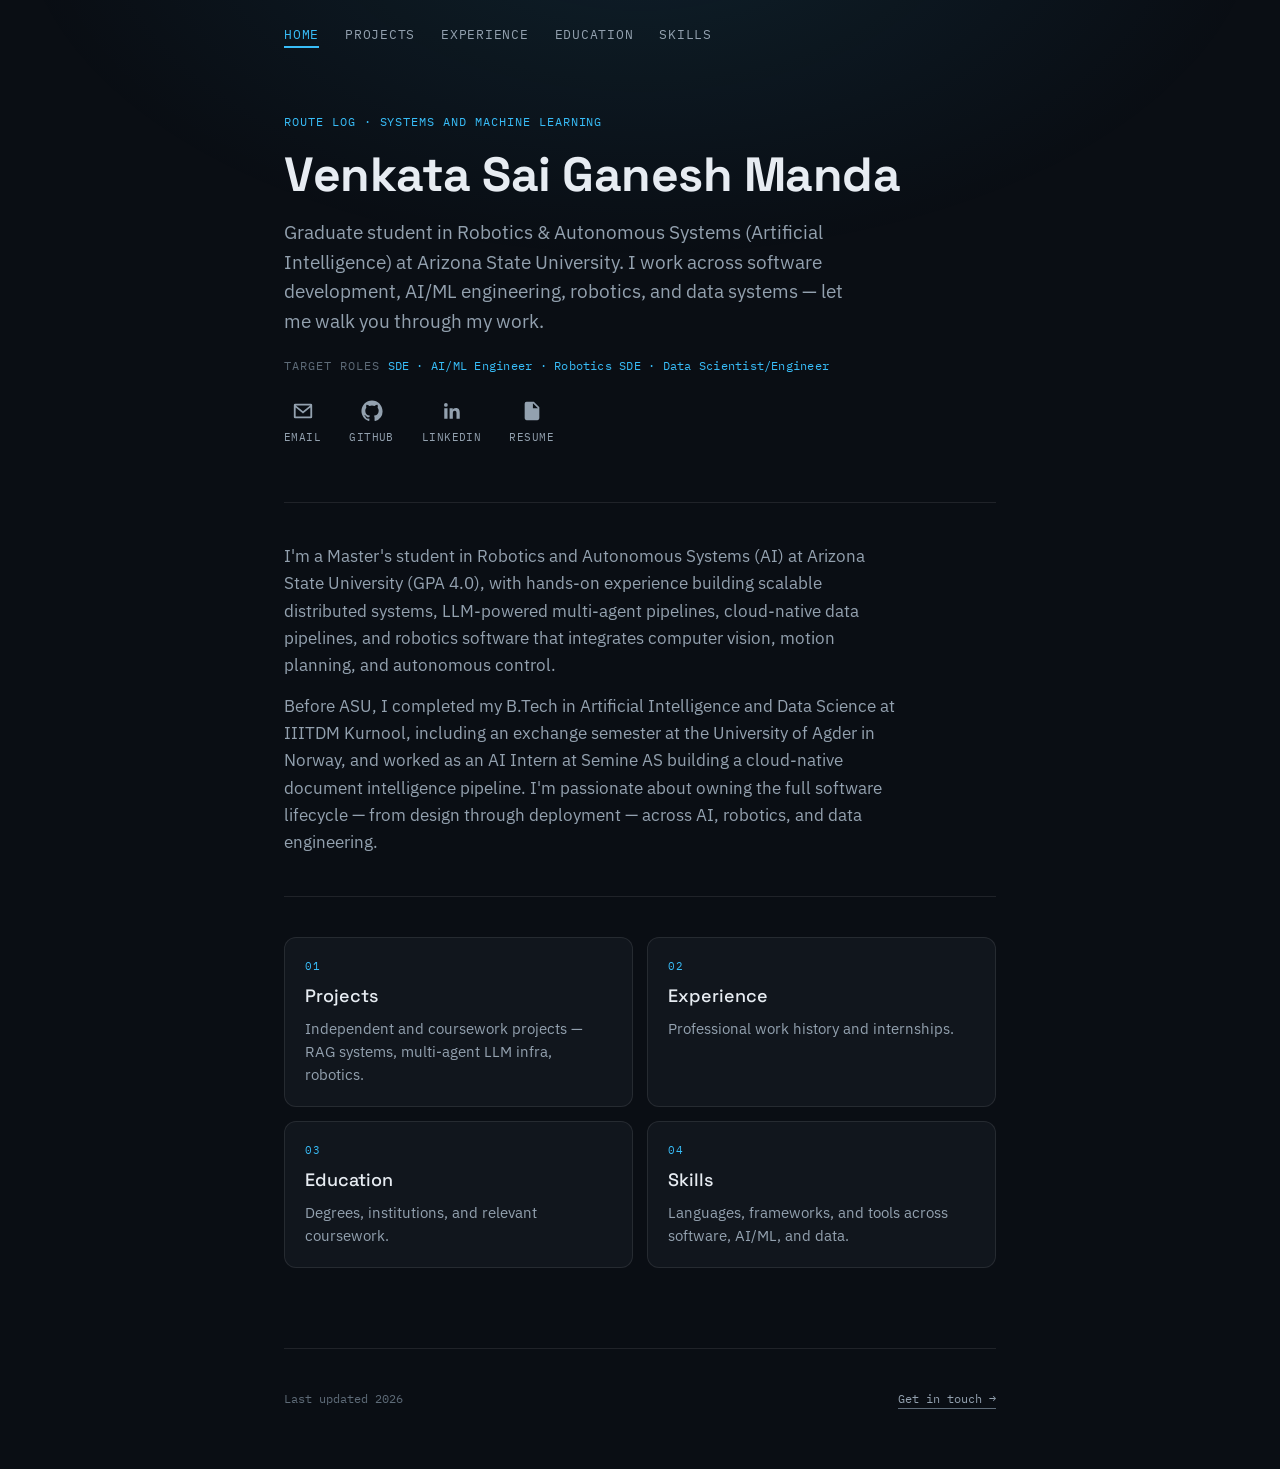
==== commit f7a888dd: "update the layout" ====
--- a/index.html
+++ b/index.html
@@ -31,14 +31,27 @@
       University. I work across software development, AI/ML engineering, robotics, and data
       systems &mdash; let me walk you through my work.
     </p>
-    <div class="eyebrow" style="margin: -8px 0 24px;">
-      Target roles &middot; SDE &middot; AI/ML Engineer &middot; Robotics SDE &middot; Data Scientist/Engineer
+    <div class="target-roles">
+      <span class="tr-label">Target roles</span>
+      <span class="tr-list">SDE &middot; AI/ML Engineer &middot; Robotics SDE &middot; Data Scientist/Engineer</span>
     </div>
     <div class="hero-links">
-      <a href="mailto:saiganesh.profess@gmail.com">saiganesh.profess@gmail.com</a>
-      <a href="https://github.com/mvsg2" target="_blank" rel="noopener">github.com/mvsg2</a>
-      <a href="https://linkedin.com/in/sai-ganesh-manda-bo2002" target="_blank" rel="noopener">LinkedIn</a>
-      <a href="resume.pdf" target="_blank" rel="noopener">Resume (PDF)</a>
+      <a href="mailto:saiganesh.profess@gmail.com">
+        <svg viewBox="0 0 24 24" aria-hidden="true"><path d="M2 5.5A1.5 1.5 0 0 1 3.5 4h17A1.5 1.5 0 0 1 22 5.5v13a1.5 1.5 0 0 1-1.5 1.5h-17A1.5 1.5 0 0 1 2 18.5v-13zm2.2.5 7.8 6.2L19.8 6H4.2zM4 8.3V18h16V8.3l-8 6.4-8-6.4z"/></svg>
+        <span>Email</span>
+      </a>
+      <a href="https://github.com/mvsg2" target="_blank" rel="noopener">
+        <svg viewBox="0 0 24 24" aria-hidden="true"><path d="M12 .5C5.73.5.5 5.73.5 12c0 5.09 3.29 9.4 7.86 10.93.58.11.79-.25.79-.56 0-.27-.01-1.17-.02-2.12-3.2.7-3.88-1.36-3.88-1.36-.52-1.33-1.28-1.69-1.28-1.69-1.04-.71.08-.7.08-.7 1.15.08 1.76 1.18 1.76 1.18 1.03 1.76 2.7 1.25 3.36.96.1-.75.4-1.25.73-1.54-2.55-.29-5.23-1.28-5.23-5.68 0-1.25.45-2.28 1.18-3.08-.12-.29-.51-1.46.11-3.04 0 0 .96-.31 3.15 1.18a10.9 10.9 0 0 1 5.73 0c2.19-1.49 3.15-1.18 3.15-1.18.62 1.58.23 2.75.11 3.04.73.8 1.18 1.83 1.18 3.08 0 4.41-2.69 5.38-5.25 5.67.41.36.78 1.06.78 2.14 0 1.55-.01 2.79-.01 3.17 0 .31.21.68.8.56A10.52 10.52 0 0 0 23.5 12C23.5 5.73 18.27.5 12 .5z"/></svg>
+        <span>GitHub</span>
+      </a>
+      <a href="https://linkedin.com/in/sai-ganesh-manda-bo2002" target="_blank" rel="noopener">
+        <svg viewBox="0 0 24 24" aria-hidden="true"><path d="M20.45 20.45h-3.55v-5.57c0-1.33-.02-3.04-1.85-3.04-1.85 0-2.14 1.45-2.14 2.94v5.67H9.36V9h3.41v1.56h.05c.47-.9 1.63-1.85 3.36-1.85 3.6 0 4.27 2.37 4.27 5.45v6.29zM5.34 7.43a2.06 2.06 0 1 1 0-4.12 2.06 2.06 0 0 1 0 4.12zM7.12 20.45H3.56V9h3.56v11.45z"/></svg>
+        <span>LinkedIn</span>
+      </a>
+      <a href="resume.pdf" target="_blank" rel="noopener">
+        <svg viewBox="0 0 24 24" aria-hidden="true"><path d="M6 2h8l6 6v12a2 2 0 0 1-2 2H6a2 2 0 0 1-2-2V4a2 2 0 0 1 2-2zm7 1.5V9h5.5L13 3.5zM8 13h8v1.5H8V13zm0 3h8v1.5H8V16zm0-6h4v1.5H8V10z"/></svg>
+        <span>Resume</span>
+      </a>
     </div>
   </header>
 
--- a/style.css
+++ b/style.css
@@ -105,21 +105,49 @@
   max-width: 560px;
   margin-bottom: 28px;
 }
+.target-roles {
+  display: flex;
+  flex-wrap: wrap;
+  gap: 8px;
+  align-items: baseline;
+  font-family: 'IBM Plex Mono', monospace;
+  font-size: 12px;
+  margin: -8px 0 24px;
+}
+.tr-label {
+  color: var(--text-faint);
+  letter-spacing: 0.08em;
+  text-transform: uppercase;
+}
+.tr-list {
+  color: var(--accent);
+  letter-spacing: 0.02em;
+}
+
 .hero-links {
   display: flex;
-  gap: 20px;
-  flex-wrap: wrap;
-  font-family: 'IBM Plex Mono', monospace;
-  font-size: 13px;
+  gap: 28px;
+  flex-wrap: wrap;
 }
 .hero-links a {
-  color: var(--text);
-  text-decoration: none;
-  border-bottom: 1px solid var(--text-faint);
-  padding-bottom: 2px;
-  transition: border-color 0.15s, color 0.15s;
-}
-.hero-links a:hover { color: var(--accent); border-color: var(--accent); }
+  display: flex;
+  flex-direction: column;
+  align-items: center;
+  gap: 7px;
+  color: var(--text-dim);
+  text-decoration: none;
+  font-family: 'IBM Plex Mono', monospace;
+  font-size: 11px;
+  letter-spacing: 0.04em;
+  text-transform: uppercase;
+  transition: color 0.15s;
+}
+.hero-links a svg {
+  width: 22px;
+  height: 22px;
+  fill: currentColor;
+}
+.hero-links a:hover { color: var(--accent); }
 
 /* Page header (sub-pages) */
 header.page-header {
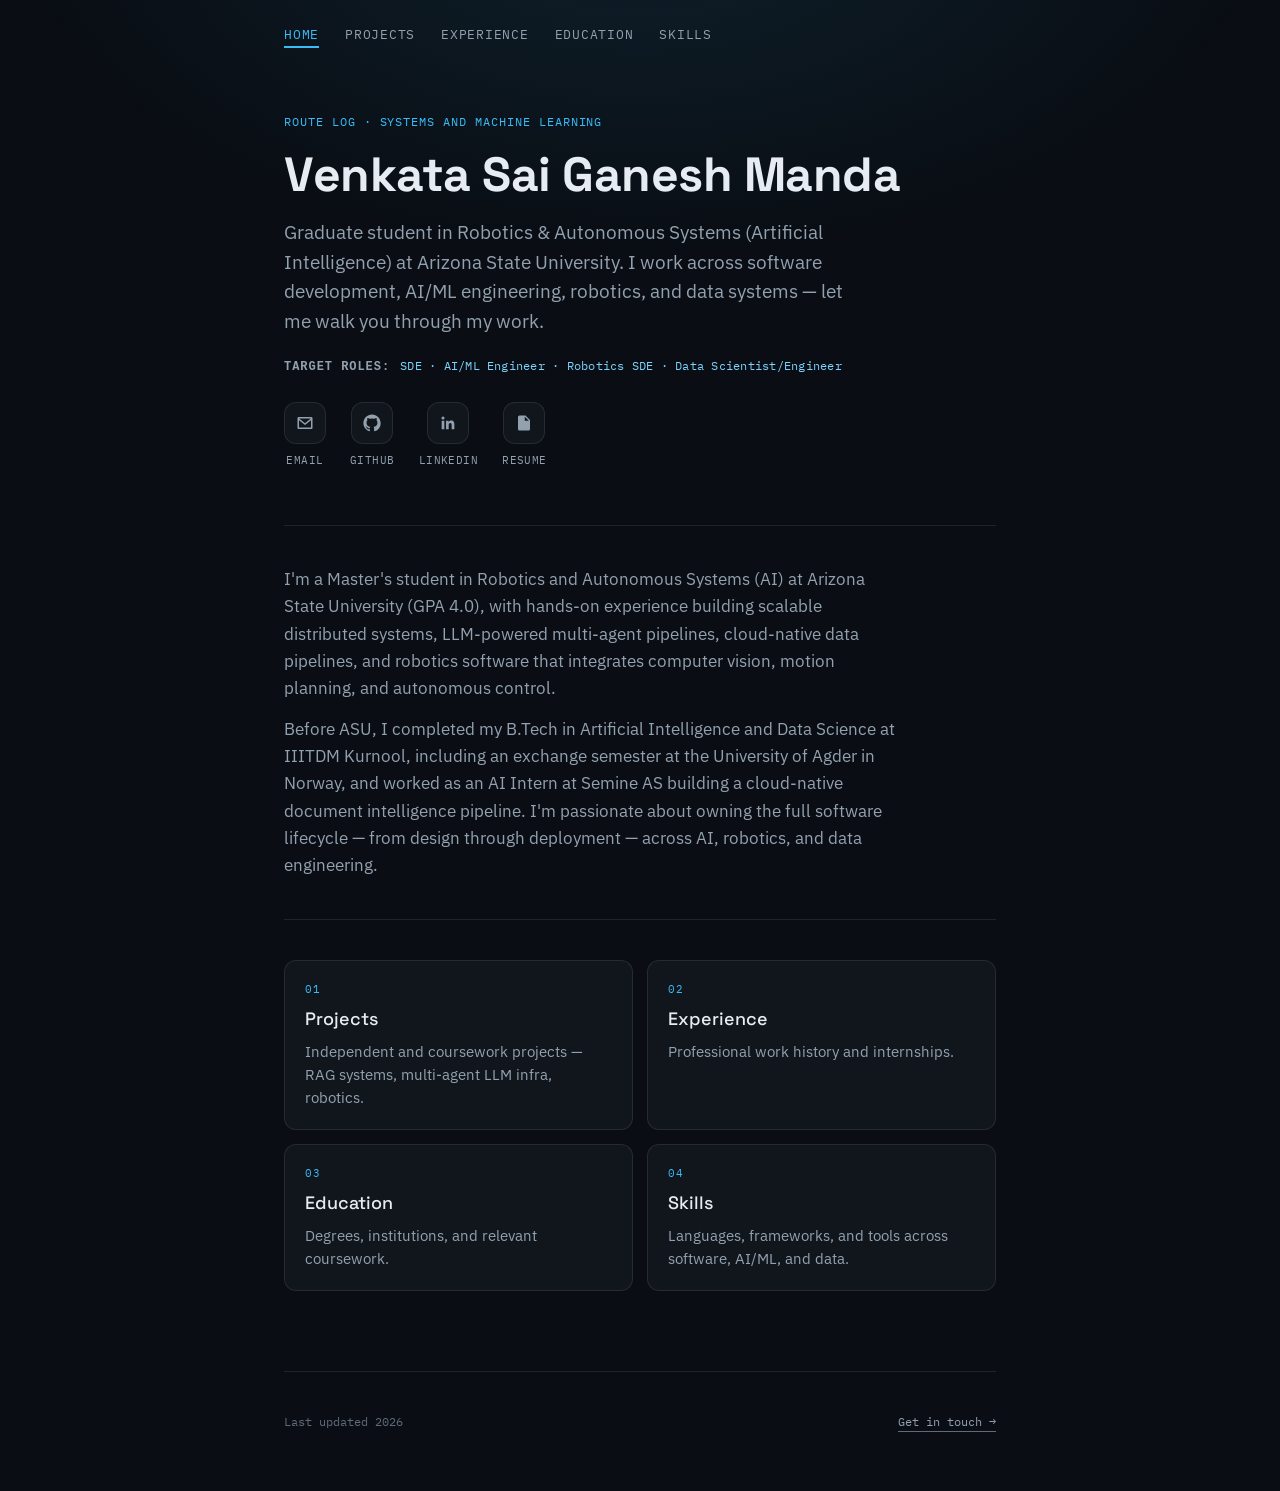
==== commit 52f23244: "update visuals" ====
--- a/index.html
+++ b/index.html
@@ -37,20 +37,20 @@
     </div>
     <div class="hero-links">
       <a href="mailto:saiganesh.profess@gmail.com">
-        <svg viewBox="0 0 24 24" aria-hidden="true"><path d="M2 5.5A1.5 1.5 0 0 1 3.5 4h17A1.5 1.5 0 0 1 22 5.5v13a1.5 1.5 0 0 1-1.5 1.5h-17A1.5 1.5 0 0 1 2 18.5v-13zm2.2.5 7.8 6.2L19.8 6H4.2zM4 8.3V18h16V8.3l-8 6.4-8-6.4z"/></svg>
-        <span>Email</span>
+        <span class="icon-box"><svg viewBox="0 0 24 24" aria-hidden="true"><path d="M2 5.5A1.5 1.5 0 0 1 3.5 4h17A1.5 1.5 0 0 1 22 5.5v13a1.5 1.5 0 0 1-1.5 1.5h-17A1.5 1.5 0 0 1 2 18.5v-13zm2.2.5 7.8 6.2L19.8 6H4.2zM4 8.3V18h16V8.3l-8 6.4-8-6.4z"/></svg></span>
+        <span class="link-label">Email</span>
       </a>
       <a href="https://github.com/mvsg2" target="_blank" rel="noopener">
-        <svg viewBox="0 0 24 24" aria-hidden="true"><path d="M12 .5C5.73.5.5 5.73.5 12c0 5.09 3.29 9.4 7.86 10.93.58.11.79-.25.79-.56 0-.27-.01-1.17-.02-2.12-3.2.7-3.88-1.36-3.88-1.36-.52-1.33-1.28-1.69-1.28-1.69-1.04-.71.08-.7.08-.7 1.15.08 1.76 1.18 1.76 1.18 1.03 1.76 2.7 1.25 3.36.96.1-.75.4-1.25.73-1.54-2.55-.29-5.23-1.28-5.23-5.68 0-1.25.45-2.28 1.18-3.08-.12-.29-.51-1.46.11-3.04 0 0 .96-.31 3.15 1.18a10.9 10.9 0 0 1 5.73 0c2.19-1.49 3.15-1.18 3.15-1.18.62 1.58.23 2.75.11 3.04.73.8 1.18 1.83 1.18 3.08 0 4.41-2.69 5.38-5.25 5.67.41.36.78 1.06.78 2.14 0 1.55-.01 2.79-.01 3.17 0 .31.21.68.8.56A10.52 10.52 0 0 0 23.5 12C23.5 5.73 18.27.5 12 .5z"/></svg>
-        <span>GitHub</span>
+        <span class="icon-box"><svg viewBox="0 0 24 24" aria-hidden="true"><path d="M12 .5C5.73.5.5 5.73.5 12c0 5.09 3.29 9.4 7.86 10.93.58.11.79-.25.79-.56 0-.27-.01-1.17-.02-2.12-3.2.7-3.88-1.36-3.88-1.36-.52-1.33-1.28-1.69-1.28-1.69-1.04-.71.08-.7.08-.7 1.15.08 1.76 1.18 1.76 1.18 1.03 1.76 2.7 1.25 3.36.96.1-.75.4-1.25.73-1.54-2.55-.29-5.23-1.28-5.23-5.68 0-1.25.45-2.28 1.18-3.08-.12-.29-.51-1.46.11-3.04 0 0 .96-.31 3.15 1.18a10.9 10.9 0 0 1 5.73 0c2.19-1.49 3.15-1.18 3.15-1.18.62 1.58.23 2.75.11 3.04.73.8 1.18 1.83 1.18 3.08 0 4.41-2.69 5.38-5.25 5.67.41.36.78 1.06.78 2.14 0 1.55-.01 2.79-.01 3.17 0 .31.21.68.8.56A10.52 10.52 0 0 0 23.5 12C23.5 5.73 18.27.5 12 .5z"/></svg></span>
+        <span class="link-label">GitHub</span>
       </a>
       <a href="https://linkedin.com/in/sai-ganesh-manda-bo2002" target="_blank" rel="noopener">
-        <svg viewBox="0 0 24 24" aria-hidden="true"><path d="M20.45 20.45h-3.55v-5.57c0-1.33-.02-3.04-1.85-3.04-1.85 0-2.14 1.45-2.14 2.94v5.67H9.36V9h3.41v1.56h.05c.47-.9 1.63-1.85 3.36-1.85 3.6 0 4.27 2.37 4.27 5.45v6.29zM5.34 7.43a2.06 2.06 0 1 1 0-4.12 2.06 2.06 0 0 1 0 4.12zM7.12 20.45H3.56V9h3.56v11.45z"/></svg>
-        <span>LinkedIn</span>
+        <span class="icon-box"><svg viewBox="0 0 24 24" aria-hidden="true"><path d="M20.45 20.45h-3.55v-5.57c0-1.33-.02-3.04-1.85-3.04-1.85 0-2.14 1.45-2.14 2.94v5.67H9.36V9h3.41v1.56h.05c.47-.9 1.63-1.85 3.36-1.85 3.6 0 4.27 2.37 4.27 5.45v6.29zM5.34 7.43a2.06 2.06 0 1 1 0-4.12 2.06 2.06 0 0 1 0 4.12zM7.12 20.45H3.56V9h3.56v11.45z"/></svg></span>
+        <span class="link-label">LinkedIn</span>
       </a>
       <a href="resume.pdf" target="_blank" rel="noopener">
-        <svg viewBox="0 0 24 24" aria-hidden="true"><path d="M6 2h8l6 6v12a2 2 0 0 1-2 2H6a2 2 0 0 1-2-2V4a2 2 0 0 1 2-2zm7 1.5V9h5.5L13 3.5zM8 13h8v1.5H8V13zm0 3h8v1.5H8V16zm0-6h4v1.5H8V10z"/></svg>
-        <span>Resume</span>
+        <span class="icon-box"><svg viewBox="0 0 24 24" aria-hidden="true"><path d="M6 2h8l6 6v12a2 2 0 0 1-2 2H6a2 2 0 0 1-2-2V4a2 2 0 0 1 2-2zm7 1.5V9h5.5L13 3.5zM8 13h8v1.5H8V13zm0 3h8v1.5H8V16zm0-6h4v1.5H8V10z"/></svg></span>
+        <span class="link-label">Resume</span>
       </a>
     </div>
   </header>
--- a/style.css
+++ b/style.css
@@ -108,46 +108,68 @@
 .target-roles {
   display: flex;
   flex-wrap: wrap;
-  gap: 8px;
   align-items: baseline;
+  gap: 10px;
   font-family: 'IBM Plex Mono', monospace;
   font-size: 12px;
   margin: -8px 0 24px;
 }
 .tr-label {
-  color: var(--text-faint);
+  color: var(--text-dim);
+  font-weight: 600;
   letter-spacing: 0.08em;
   text-transform: uppercase;
 }
+.tr-label::after { content: ":"; }
 .tr-list {
-  color: var(--accent);
+  color: var(--accent-bright);
   letter-spacing: 0.02em;
 }
 
 .hero-links {
   display: flex;
-  gap: 28px;
-  flex-wrap: wrap;
-}
-.hero-links a {
+  gap: 24px;
+  flex-wrap: wrap;
+}
+.hero-links a,
+.hero-links a:visited {
   display: flex;
   flex-direction: column;
   align-items: center;
-  gap: 7px;
-  color: var(--text-dim);
-  text-decoration: none;
+  gap: 8px;
+  color: var(--text-dim);
+  text-decoration: none !important;
+}
+.hero-links a .icon-box {
+  width: 42px;
+  height: 42px;
+  border-radius: 12px;
+  background: var(--surface);
+  border: 1px solid var(--line);
+  display: flex;
+  align-items: center;
+  justify-content: center;
+  transition: background 0.15s, border-color 0.15s;
+}
+.hero-links a svg {
+  width: 18px;
+  height: 18px;
+  fill: var(--text-dim);
+  transition: fill 0.15s;
+}
+.hero-links a .link-label {
   font-family: 'IBM Plex Mono', monospace;
   font-size: 11px;
   letter-spacing: 0.04em;
   text-transform: uppercase;
-  transition: color 0.15s;
-}
-.hero-links a svg {
-  width: 22px;
-  height: 22px;
-  fill: currentColor;
-}
-.hero-links a:hover { color: var(--accent); }
+  text-decoration: none;
+}
+.hero-links a:hover .icon-box {
+  background: var(--accent-soft);
+  border-color: var(--accent-line);
+}
+.hero-links a:hover svg { fill: var(--accent-bright); }
+.hero-links a:hover .link-label { color: var(--accent-bright); }
 
 /* Page header (sub-pages) */
 header.page-header {
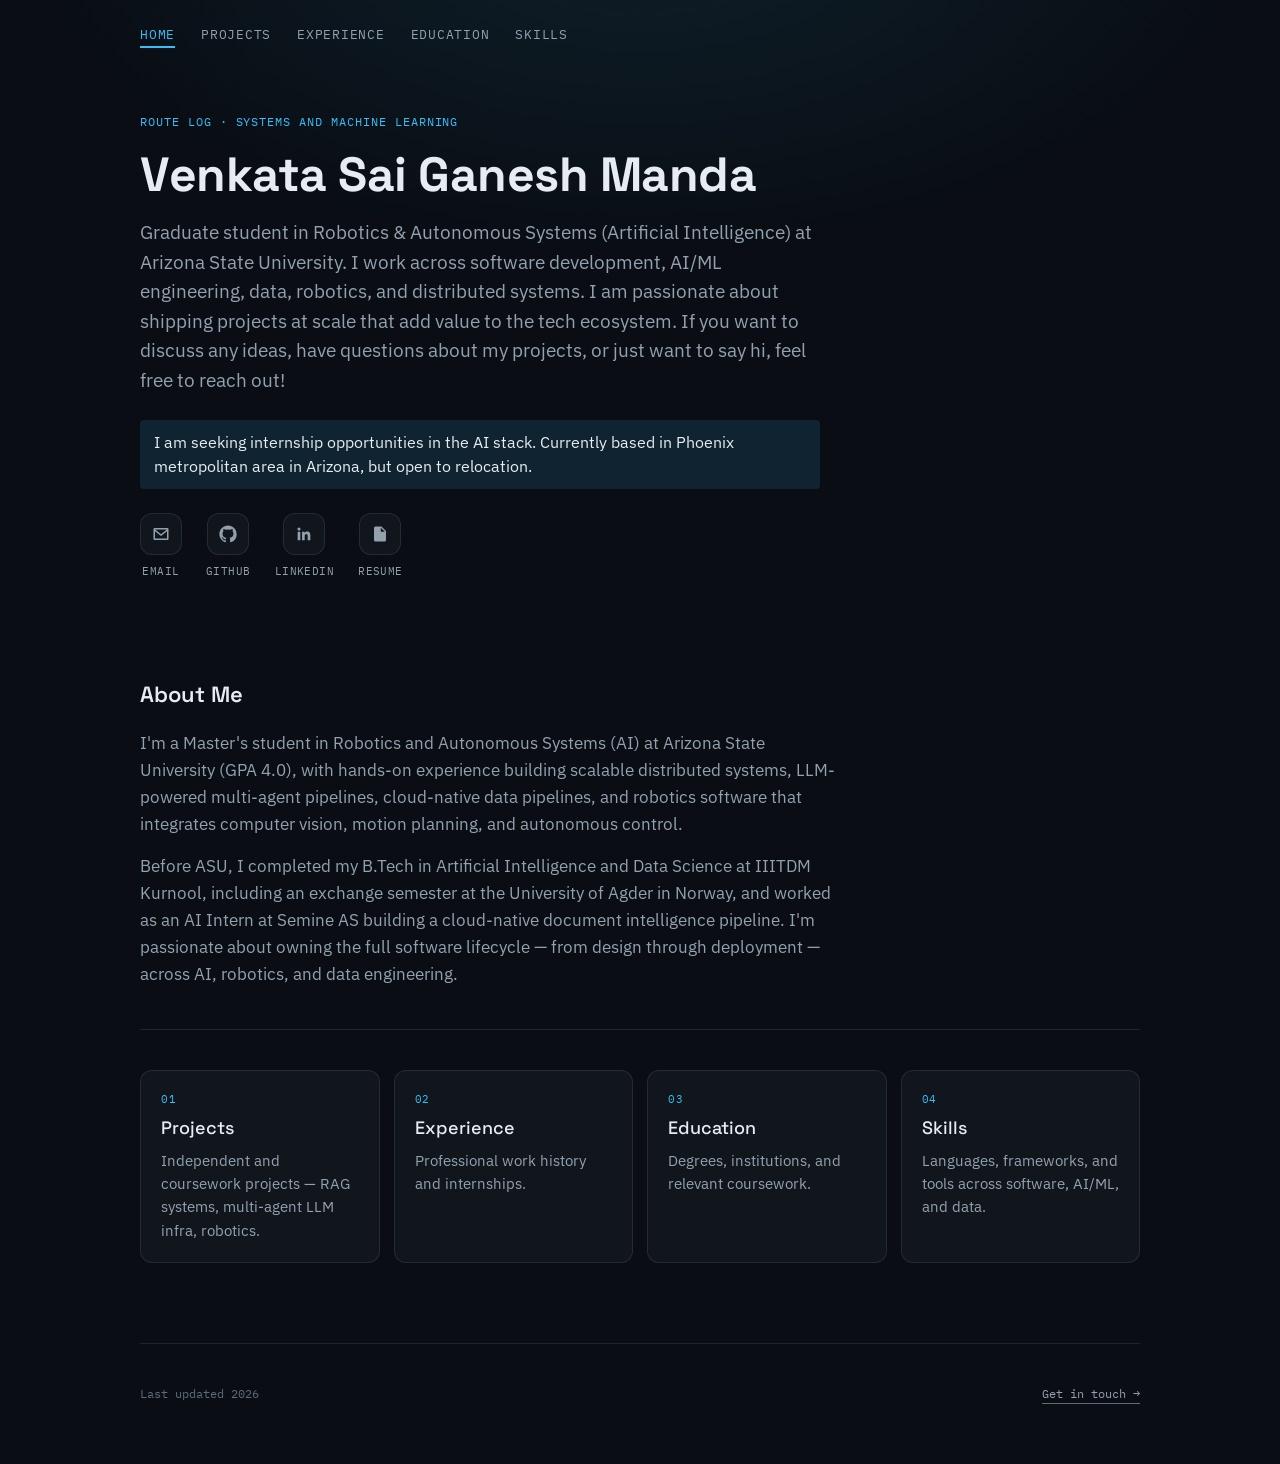
==== commit 5a61b724: "update site" ====
--- a/index.html
+++ b/index.html
@@ -28,13 +28,15 @@
     <h1>Venkata Sai Ganesh Manda</h1>
     <p class="subhead">
       Graduate student in Robotics &amp; Autonomous Systems (Artificial Intelligence) at Arizona State
-      University. I work across software development, AI/ML engineering, robotics, and data
-      systems &mdash; let me walk you through my work.
+      University. I work across software development, AI/ML engineering, data, robotics, and
+      distributed systems. I am passionate about shipping projects at scale that add value to the
+      tech ecosystem. If you want to discuss any ideas, have questions about my projects, or just
+      want to say hi, feel free to reach out!
     </p>
-    <div class="target-roles">
-      <span class="tr-label">Target roles</span>
-      <span class="tr-list">SDE &middot; AI/ML Engineer &middot; Robotics SDE &middot; Data Scientist/Engineer</span>
-    </div>
+    <p class="seeking-note">
+      I am seeking internship opportunities in the AI stack. Currently based in Phoenix
+      metropolitan area in Arizona, but open to relocation.
+    </p>
     <div class="hero-links">
       <a href="mailto:saiganesh.profess@gmail.com">
         <span class="icon-box"><svg viewBox="0 0 24 24" aria-hidden="true"><path d="M2 5.5A1.5 1.5 0 0 1 3.5 4h17A1.5 1.5 0 0 1 22 5.5v13a1.5 1.5 0 0 1-1.5 1.5h-17A1.5 1.5 0 0 1 2 18.5v-13zm2.2.5 7.8 6.2L19.8 6H4.2zM4 8.3V18h16V8.3l-8 6.4-8-6.4z"/></svg></span>
@@ -56,6 +58,7 @@
   </header>
 
   <div class="about-section">
+    <h2 class="section-heading">About Me</h2>
     <p>
       I'm a Master's student in Robotics and Autonomous Systems (AI) at Arizona State University
       (GPA 4.0), with hands-on experience building scalable distributed systems, LLM-powered
--- a/style.css
+++ b/style.css
@@ -25,7 +25,7 @@
   line-height: 1.6;
   -webkit-font-smoothing: antialiased;
 }
-.wrap { max-width: 760px; margin: 0 auto; padding: 0 24px; position: relative; }
+.wrap { max-width: 1080px; margin: 0 auto; padding: 0 40px; position: relative; }
 
 /* Backdrop: flat dark with a faint glow near the top */
 .grid-bg {
@@ -80,7 +80,6 @@
 /* Hero (home page) */
 header.hero {
   padding: 40px 0 56px;
-  border-bottom: 1px solid var(--line);
 }
 .eyebrow {
   font-family: 'IBM Plex Mono', monospace;
@@ -102,28 +101,19 @@
 .subhead {
   font-size: 18.5px;
   color: var(--text-dim);
-  max-width: 560px;
+  max-width: 680px;
   margin-bottom: 28px;
 }
-.target-roles {
-  display: flex;
-  flex-wrap: wrap;
-  align-items: baseline;
-  gap: 10px;
-  font-family: 'IBM Plex Mono', monospace;
-  font-size: 12px;
-  margin: -8px 0 24px;
-}
-.tr-label {
-  color: var(--text-dim);
-  font-weight: 600;
-  letter-spacing: 0.08em;
-  text-transform: uppercase;
-}
-.tr-label::after { content: ":"; }
-.tr-list {
-  color: var(--accent-bright);
-  letter-spacing: 0.02em;
+.seeking-note {
+  font-family: 'IBM Plex Sans', sans-serif;
+  font-size: 15.5px;
+  color: var(--text);
+  background: var(--accent-soft);
+  border-radius: 4px;
+  padding: 10px 14px;
+  max-width: 680px;
+  margin: -4px 0 24px;
+  line-height: 1.6;
 }
 
 .hero-links {
@@ -173,21 +163,27 @@
 
 /* Page header (sub-pages) */
 header.page-header {
-  padding: 32px 0 40px;
-  border-bottom: 1px solid var(--line);
+  padding: 32px 0 16px;
 }
 header.page-header h1 { font-size: clamp(28px, 5vw, 38px); margin-bottom: 10px; }
-header.page-header p { color: var(--text-dim); font-size: 17px; max-width: 560px; }
+header.page-header p { color: var(--text-dim); font-size: 17px; max-width: 700px; }
 
 /* About section (home page) */
 .about-section {
   padding: 40px 0;
   border-bottom: 1px solid var(--line);
 }
+.section-heading {
+  font-family: 'Space Grotesk', sans-serif;
+  font-weight: 600;
+  font-size: 22px;
+  color: var(--text);
+  margin-bottom: 18px;
+}
 .about-section p {
   color: var(--text-dim);
   font-size: 17px;
-  max-width: 620px;
+  max-width: 700px;
   margin-bottom: 14px;
 }
 .about-section p:last-child { margin-bottom: 0; }
@@ -195,9 +191,12 @@
 /* Explore grid (home page directory cards) */
 .explore-grid {
   display: grid;
-  grid-template-columns: repeat(2, 1fr);
+  grid-template-columns: repeat(4, 1fr);
   gap: 14px;
   padding: 40px 0;
+}
+@media (max-width: 860px) {
+  .explore-grid { grid-template-columns: repeat(2, 1fr); }
 }
 .explore-card {
   background: var(--surface);
@@ -319,12 +318,12 @@
   color: var(--text-dim);
   font-size: 16px;
   margin: 10px 0 16px;
-  max-width: 560px;
+  max-width: 700px;
 }
 .wp-bullets {
   color: var(--text-dim);
   font-size: 15.5px;
-  max-width: 580px;
+  max-width: 720px;
   margin: 10px 0 16px;
   padding-left: 18px;
 }
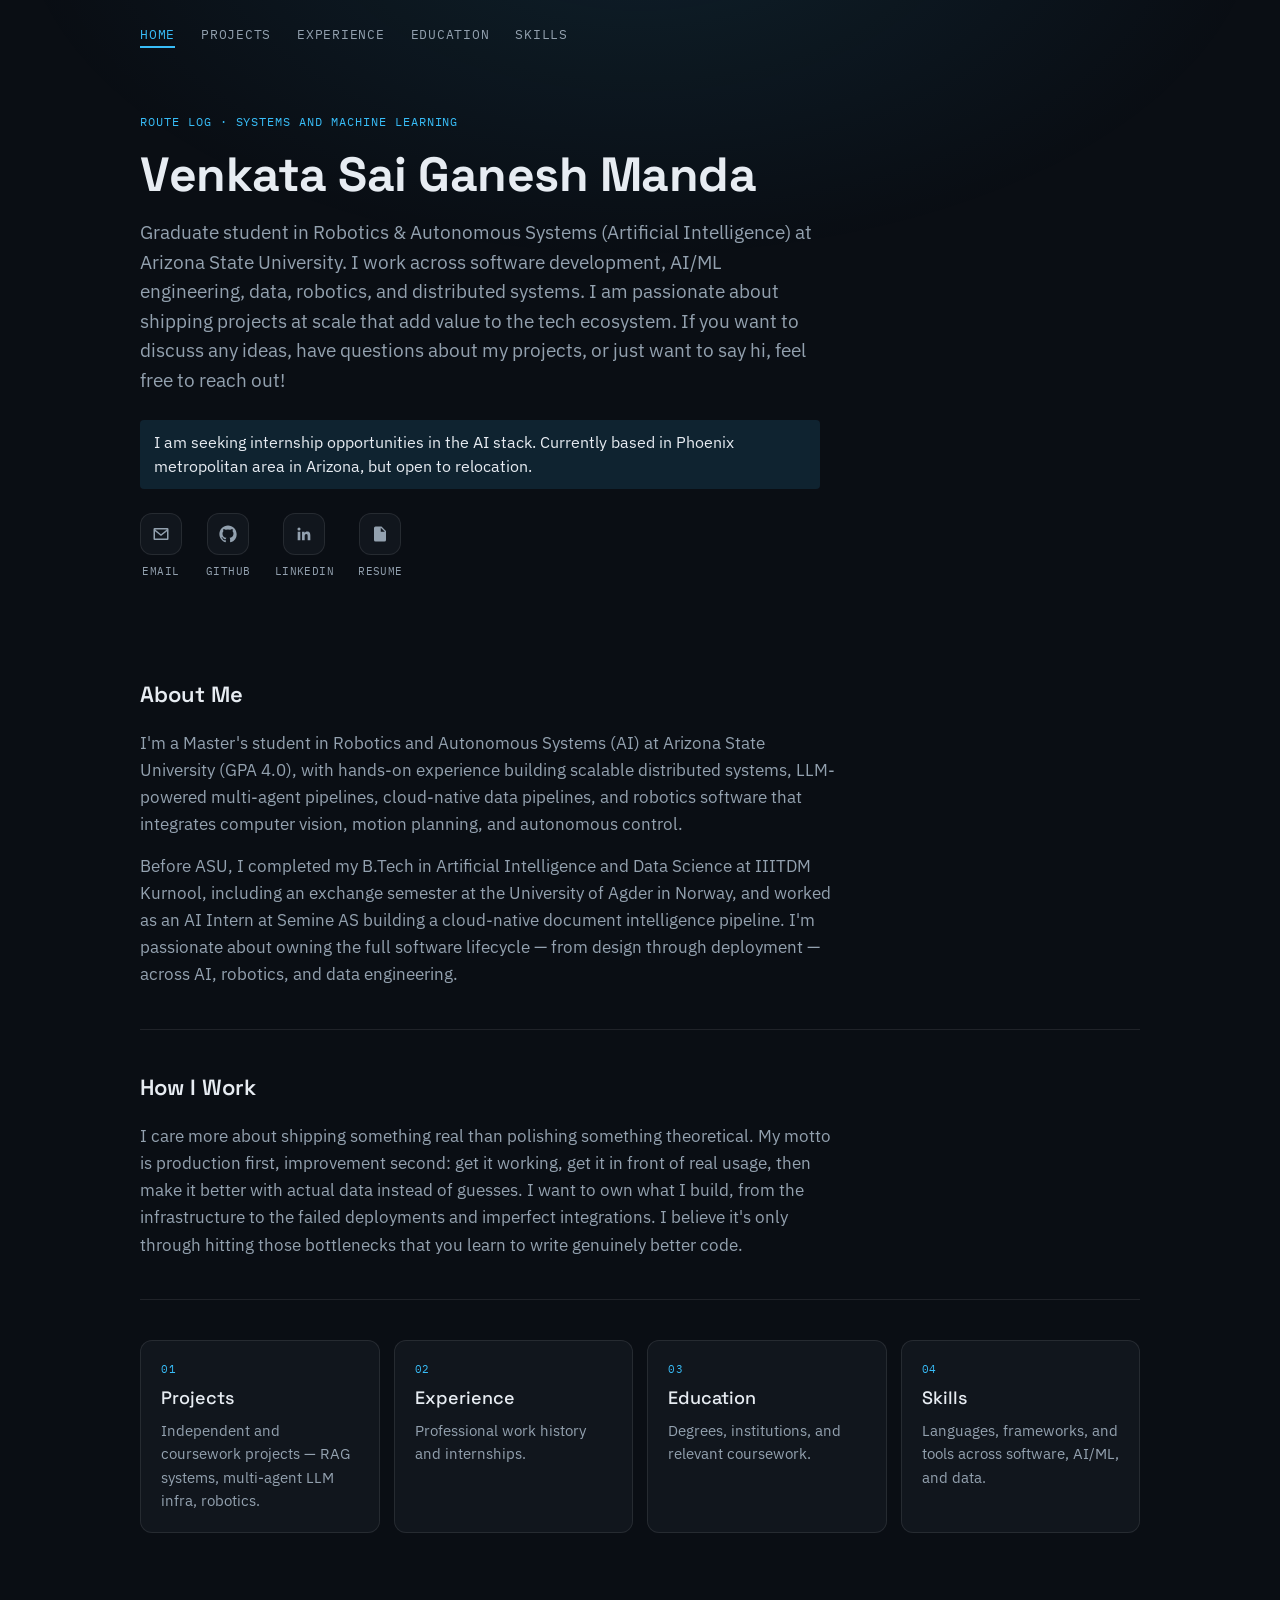
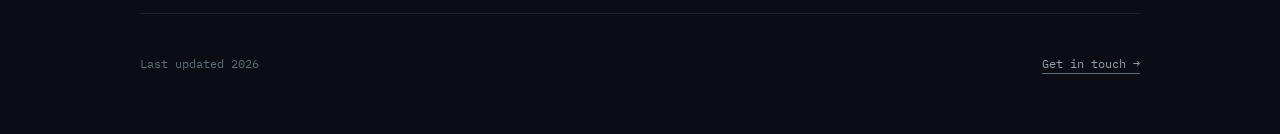
==== commit 1aaff587: "update portfolio content" ====
--- a/index.html
+++ b/index.html
@@ -74,6 +74,17 @@
     </p>
   </div>
 
+  <div class="about-section">
+    <h2 class="section-heading">How I Work</h2>
+    <p>
+      I care more about shipping something real than polishing something theoretical. My motto is
+      production first, improvement second: get it working, get it in front of real usage, then
+      make it better with actual data instead of guesses. I want to own what I build, from the
+      infrastructure to the failed deployments and imperfect integrations. I believe it's only
+      through hitting those bottlenecks that you learn to write genuinely better code.
+    </p>
+  </div>
+
   <div class="explore-grid">
     <a class="explore-card" href="projects.html">
       <div class="ec-label">01</div>
